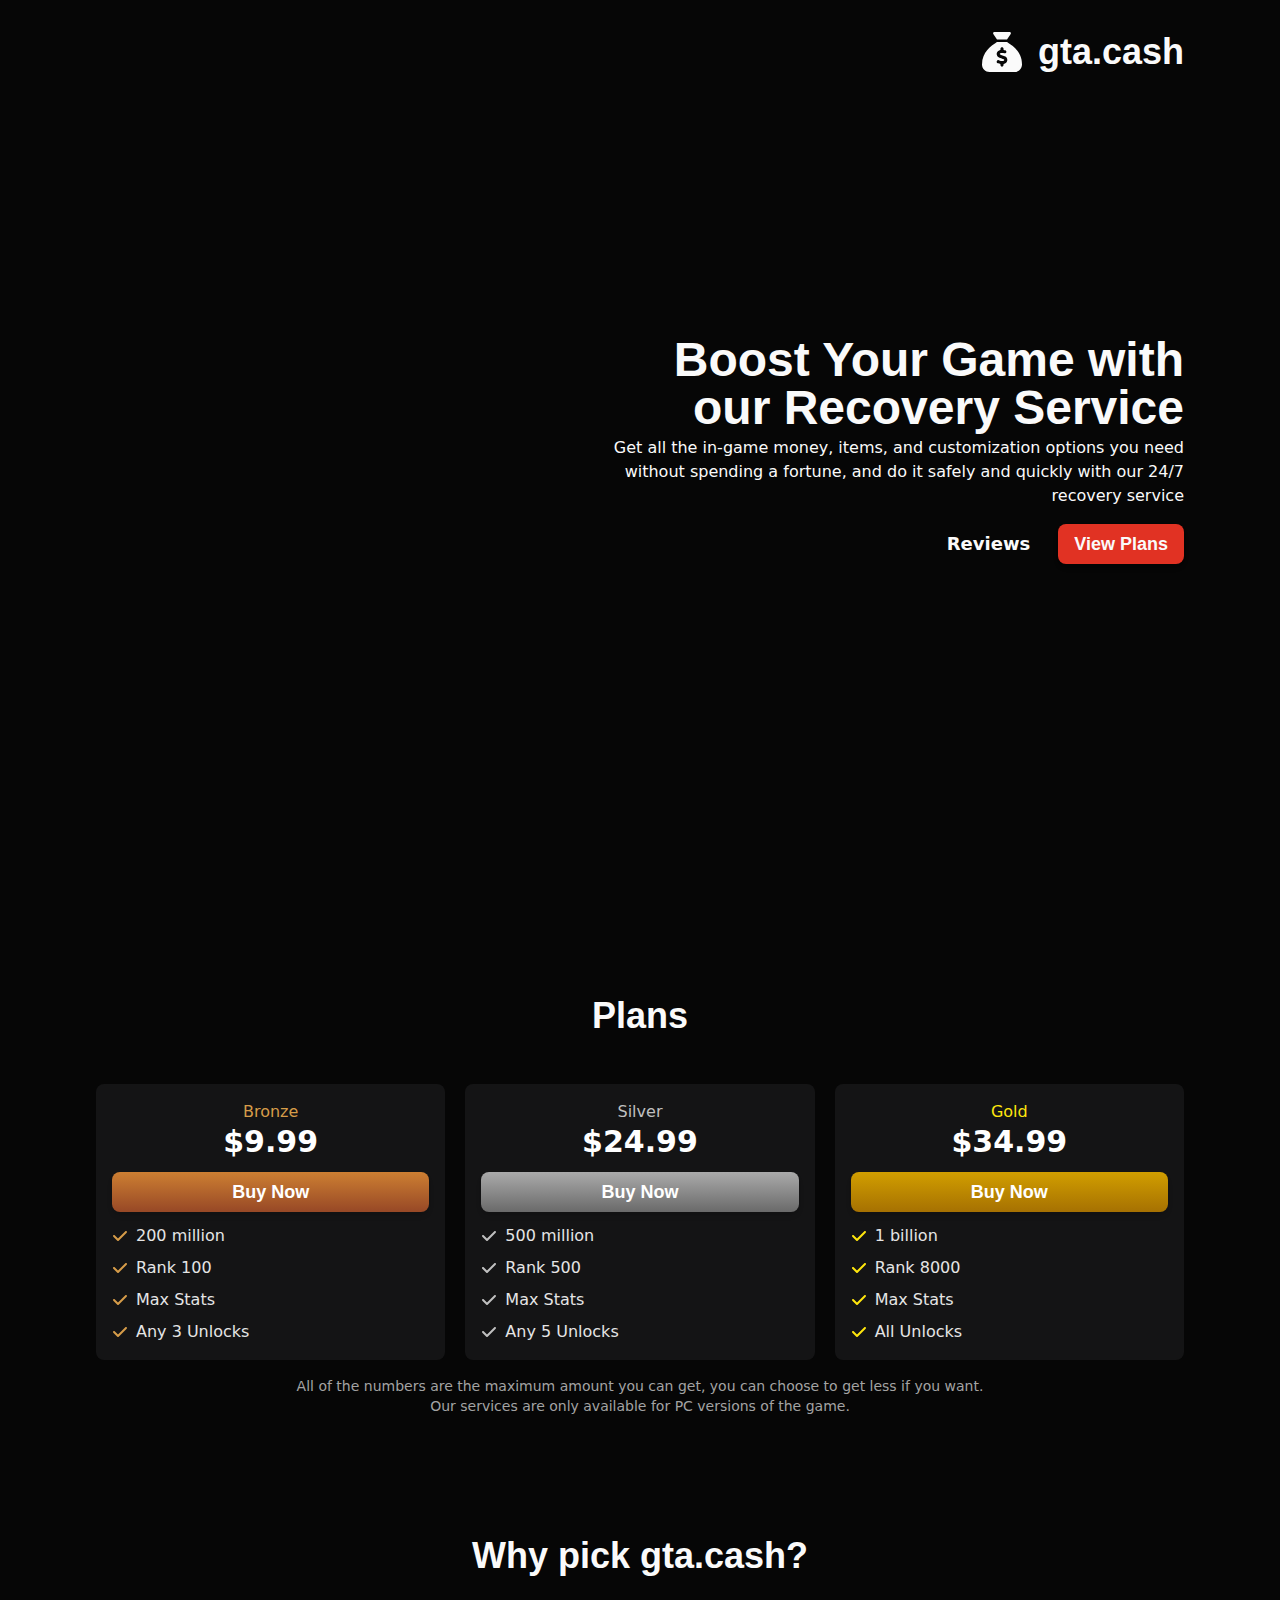
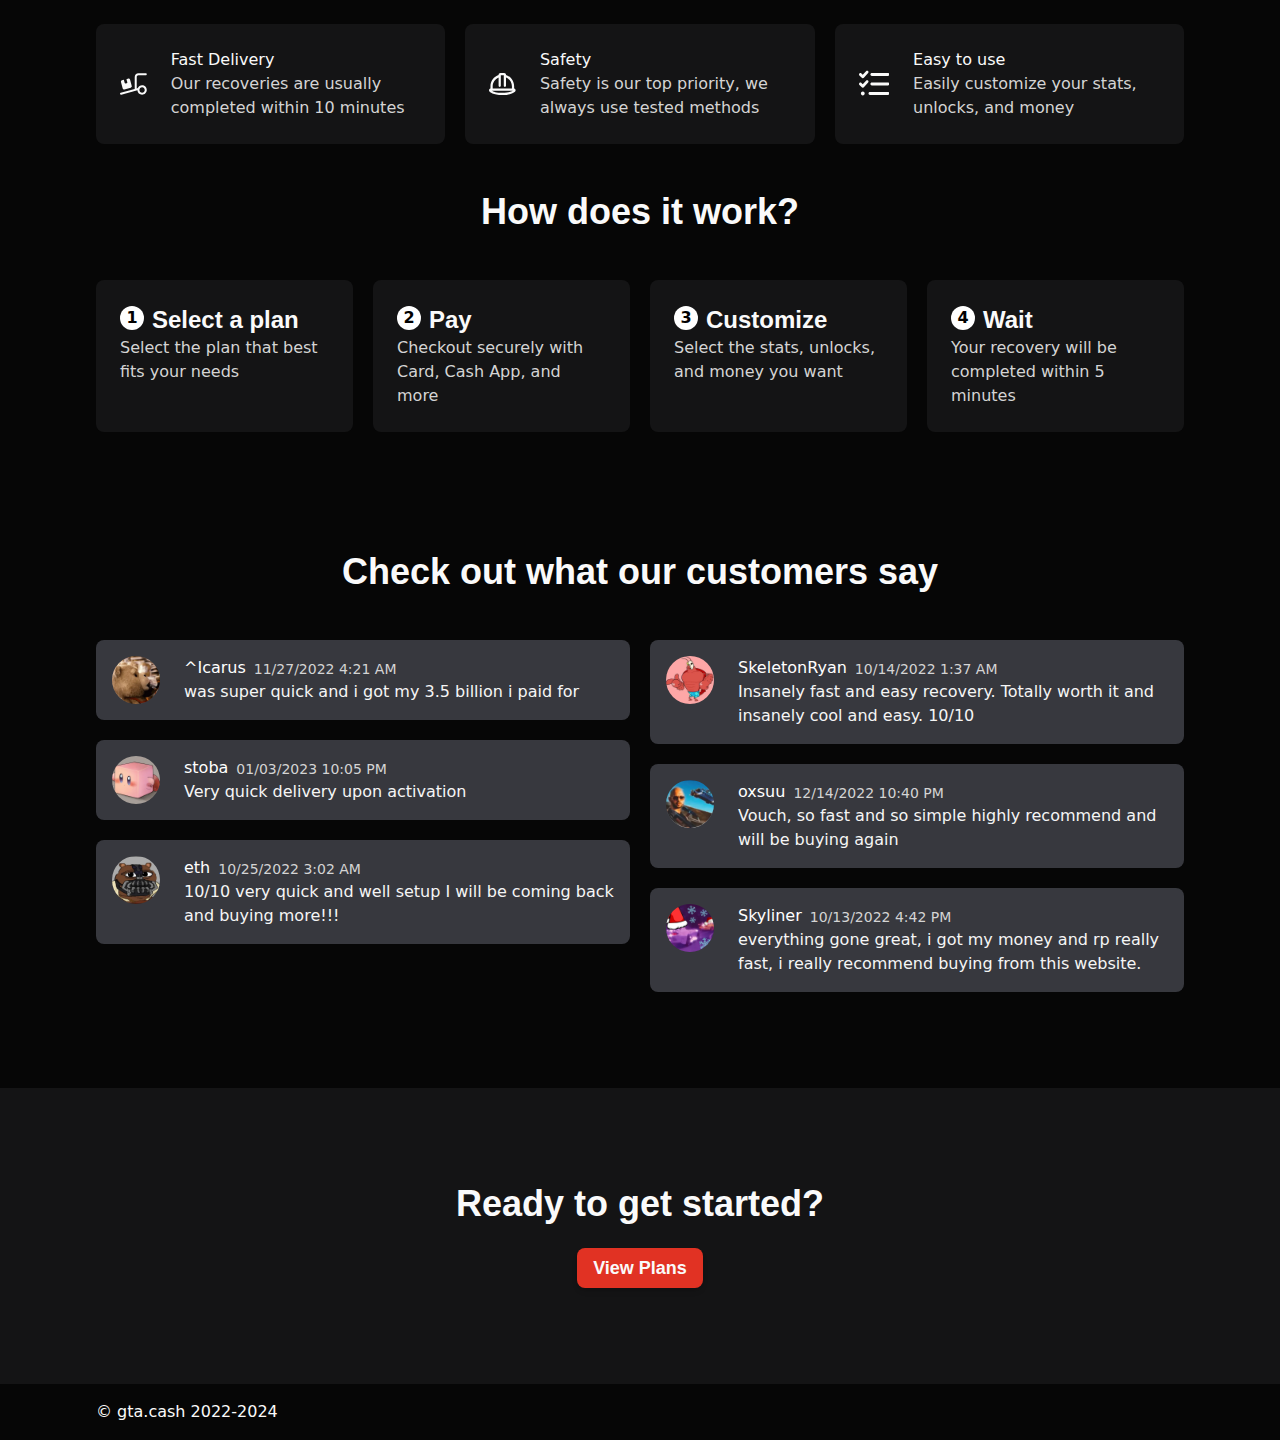
==== index.html @ 11781b06 "Update index.html" ====
<!doctype html>
<html lang="en">
	
<!-- Mirrored from gta.cash/ by HTTrack Website Copier/3.x [XR&CO'2014], Sun, 29 Sep 2024 10:25:34 GMT -->
<head>
		<meta charset="utf-8" />
		<link rel="icon" href="favicon.png" />
		<meta name="viewport" content="width=device-width, initial-scale=1" />
		
		<link href="_app/immutable/assets/0.CpYTn2Fd.css" rel="stylesheet">
		<link href="_app/immutable/assets/3.DNFeJGTK.css" rel="stylesheet"><!--[--><script defer="" src="../a.divinemods.com/script.js" data-website-id="2fe070c3-70cb-4864-8b97-59a2f5b981d2"></script> <link rel="preconnect" href="../fonts.googleapis.com/index.html"> <link rel="preconnect" href="../fonts.gstatic.com/index.html" crossorigin=""> <link href="../fonts.googleapis.com/css24858.css?family=Jost:wght@300;400;600;700;900&amp;display=swap" rel="stylesheet"> <meta name="keywords" content="gaming, in-game money, shark cards, recovery service, RGL, Epic, PC, character customization, item unlocks, K/D ratio, playtime, safe, secure, 24/7"> <meta name="theme-color" content="#ffffff"><!--]--><!--[--><meta name="description" content="Get ahead in your favorite game without spending a fortune on shark cards. Our unique recovery service offers in-game money, item unlocks, character customization, and more."><!--]--><title>gta.cash - the #1 GTA recovery service</title>
	</head>
	<body data-sveltekit-preload-data="hover">
		<div style="display: contents"><!--[--><!--[--><!----><div class="fixed inset-x-0 top-3 flex flex-col justify-center items-stretch pointer-events-none z-20"><!--[--><!--]--></div><!----> <!----><!--[!--><!----><div style="--hero-image:url('https://gta.cash/_app/immutable/assets/hero.BJumlbWv.webp')" class="hero-image flex min-h-screen items-center svelte-iye61v"><div class="container absolute inset-x-0 top-8 flex justify-end"><div class="flex items-center gap-4"><svg xmlns="http://www.w3.org/2000/svg" viewBox="0 0 512 512" class="h-10 w-10" fill="currentColor"><path d="M320 96L192 96 144.6 24.9C137.5 14.2 145.1 0 157.9 0L354.1 0c12.8 0 20.4 14.2 13.3 24.9L320 96zM192 128l128 0c3.8 2.5 8.1 5.3 13 8.4C389.7 172.7 512 250.9 512 416c0 53-43 96-96 96L96 512c-53 0-96-43-96-96C0 250.9 122.3 172.7 179 136.4c0 0 0 0 0 0s0 0 0 0c4.8-3.1 9.2-5.9 13-8.4zm84 88c0-11-9-20-20-20s-20 9-20 20l0 14c-7.6 1.7-15.2 4.4-22.2 8.5c-13.9 8.3-25.9 22.8-25.8 43.9c.1 20.3 12 33.1 24.7 40.7c11 6.6 24.7 10.8 35.6 14l1.7 .5c12.6 3.8 21.8 6.8 28 10.7c5.1 3.2 5.8 5.4 5.9 8.2c.1 5-1.8 8-5.9 10.5c-5 3.1-12.9 5-21.4 4.7c-11.1-.4-21.5-3.9-35.1-8.5c-2.3-.8-4.7-1.6-7.2-2.4c-10.5-3.5-21.8 2.2-25.3 12.6s2.2 21.8 12.6 25.3c1.9 .6 4 1.3 6.1 2.1c0 0 0 0 0 0s0 0 0 0c8.3 2.9 17.9 6.2 28.2 8.4l0 14.6c0 11 9 20 20 20s20-9 20-20l0-13.8c8-1.7 16-4.5 23.2-9c14.3-8.9 25.1-24.1 24.8-45c-.3-20.3-11.7-33.4-24.6-41.6c-11.5-7.2-25.9-11.6-37.1-15c0 0 0 0 0 0l-.7-.2c-12.8-3.9-21.9-6.7-28.3-10.5c-5.2-3.1-5.3-4.9-5.3-6.7c0-3.7 1.4-6.5 6.2-9.3c5.4-3.2 13.6-5.1 21.5-5c9.6 .1 20.2 2.2 31.2 5.2c10.7 2.8 21.6-3.5 24.5-14.2s-3.5-21.6-14.2-24.5c-6.5-1.7-13.7-3.4-21.1-4.7l0-13.9z"></path></svg><!----> <h1 class="font-jost text-4xl font-bold">gta.cash</h1></div></div> <div class="container flex justify-end text-center md:text-end"><div class="md:max-w-[70%] lg:max-w-[53%]"><h1 class="font-jost mb-1 text-5xl font-bold">Boost Your Game with our Recovery Service</h1> <p>Get all the in-game money, items, and customization options you need without spending a fortune, and do it
        safely and quickly with our 24/7 recovery service</p> <div class="mt-4 flex items-center justify-center gap-3 md:justify-end"><a class="hover-grow px-4 py-1.5 text-lg font-semibold" href="#reviews">Reviews</a> <a class="font-jost hover-grow rounded-lg bg-red-500 px-4 py-1.5 text-lg font-bold shadow-md" href="#plans">View Plans</a></div></div></div></div> <section class="container py-24" id="plans"><h2 class="font-jost mb-12 text-center text-4xl font-bold">Plans</h2> <div class="plans grid gap-5 md:grid-cols-3 svelte-iye61v"><!--[--><div class="bg-dark-400 space-y-3 rounded-lg p-4 text-bronze-400 from-bronze-700 to-bronze-500 svelte-iye61v"><div class="text-center svelte-iye61v"><span class="text-bronze-400 svelte-iye61v">Bronze</span> <h3 class="text-3xl font-semibold text-white svelte-iye61v">$9.99</h3></div> <a href="sellers.html" class="font-jost text-white svelte-iye61v">Buy Now</a> <div class="features svelte-iye61v"><div class="svelte-iye61v"><svg xmlns="http://www.w3.org/2000/svg" class="h-4 w-4" viewBox="0 0 448 512" fill="currentColor"><path d="M438.6 105.4c12.5 12.5 12.5 32.8 0 45.3l-256 256c-12.5 12.5-32.8 12.5-45.3 0l-128-128c-12.5-12.5-12.5-32.8 0-45.3s32.8-12.5 45.3 0L160 338.7 393.4 105.4c12.5-12.5 32.8-12.5 45.3 0z"></path></svg><!----> <span class="svelte-iye61v">200 million</span></div> <div class="svelte-iye61v"><svg xmlns="http://www.w3.org/2000/svg" class="h-4 w-4" viewBox="0 0 448 512" fill="currentColor"><path d="M438.6 105.4c12.5 12.5 12.5 32.8 0 45.3l-256 256c-12.5 12.5-32.8 12.5-45.3 0l-128-128c-12.5-12.5-12.5-32.8 0-45.3s32.8-12.5 45.3 0L160 338.7 393.4 105.4c12.5-12.5 32.8-12.5 45.3 0z"></path></svg><!----> <span class="svelte-iye61v">Rank 100</span></div> <!--[--><div class="svelte-iye61v"><svg xmlns="http://www.w3.org/2000/svg" class="h-4 w-4" viewBox="0 0 448 512" fill="currentColor"><path d="M438.6 105.4c12.5 12.5 12.5 32.8 0 45.3l-256 256c-12.5 12.5-32.8 12.5-45.3 0l-128-128c-12.5-12.5-12.5-32.8 0-45.3s32.8-12.5 45.3 0L160 338.7 393.4 105.4c12.5-12.5 32.8-12.5 45.3 0z"></path></svg><!----> <span class="svelte-iye61v">Max Stats</span></div><!--]--> <div class="svelte-iye61v"><svg xmlns="http://www.w3.org/2000/svg" class="h-4 w-4" viewBox="0 0 448 512" fill="currentColor"><path d="M438.6 105.4c12.5 12.5 12.5 32.8 0 45.3l-256 256c-12.5 12.5-32.8 12.5-45.3 0l-128-128c-12.5-12.5-12.5-32.8 0-45.3s32.8-12.5 45.3 0L160 338.7 393.4 105.4c12.5-12.5 32.8-12.5 45.3 0z"></path></svg><!----> <span class="svelte-iye61v"><!--[!-->Any 3 Unlocks<!--]--></span></div></div></div><div class="bg-dark-400 space-y-3 rounded-lg p-4 text-silver-400 from-silver-800 to-silver-500 svelte-iye61v"><div class="text-center svelte-iye61v"><span class="text-silver-400 svelte-iye61v">Silver</span> <h3 class="text-3xl font-semibold text-white svelte-iye61v">$24.99</h3></div> <a href="sellers.html" class="font-jost text-white svelte-iye61v">Buy Now</a> <div class="features svelte-iye61v"><div class="svelte-iye61v"><svg xmlns="http://www.w3.org/2000/svg" class="h-4 w-4" viewBox="0 0 448 512" fill="currentColor"><path d="M438.6 105.4c12.5 12.5 12.5 32.8 0 45.3l-256 256c-12.5 12.5-32.8 12.5-45.3 0l-128-128c-12.5-12.5-12.5-32.8 0-45.3s32.8-12.5 45.3 0L160 338.7 393.4 105.4c12.5-12.5 32.8-12.5 45.3 0z"></path></svg><!----> <span class="svelte-iye61v">500 million</span></div> <div class="svelte-iye61v"><svg xmlns="http://www.w3.org/2000/svg" class="h-4 w-4" viewBox="0 0 448 512" fill="currentColor"><path d="M438.6 105.4c12.5 12.5 12.5 32.8 0 45.3l-256 256c-12.5 12.5-32.8 12.5-45.3 0l-128-128c-12.5-12.5-12.5-32.8 0-45.3s32.8-12.5 45.3 0L160 338.7 393.4 105.4c12.5-12.5 32.8-12.5 45.3 0z"></path></svg><!----> <span class="svelte-iye61v">Rank 500</span></div> <!--[--><div class="svelte-iye61v"><svg xmlns="http://www.w3.org/2000/svg" class="h-4 w-4" viewBox="0 0 448 512" fill="currentColor"><path d="M438.6 105.4c12.5 12.5 12.5 32.8 0 45.3l-256 256c-12.5 12.5-32.8 12.5-45.3 0l-128-128c-12.5-12.5-12.5-32.8 0-45.3s32.8-12.5 45.3 0L160 338.7 393.4 105.4c12.5-12.5 32.8-12.5 45.3 0z"></path></svg><!----> <span class="svelte-iye61v">Max Stats</span></div><!--]--> <div class="svelte-iye61v"><svg xmlns="http://www.w3.org/2000/svg" class="h-4 w-4" viewBox="0 0 448 512" fill="currentColor"><path d="M438.6 105.4c12.5 12.5 12.5 32.8 0 45.3l-256 256c-12.5 12.5-32.8 12.5-45.3 0l-128-128c-12.5-12.5-12.5-32.8 0-45.3s32.8-12.5 45.3 0L160 338.7 393.4 105.4c12.5-12.5 32.8-12.5 45.3 0z"></path></svg><!----> <span class="svelte-iye61v"><!--[!-->Any 5 Unlocks<!--]--></span></div></div></div><div class="bg-dark-400 space-y-3 rounded-lg p-4 text-gold-400 from-gold-700 to-gold-600 svelte-iye61v"><div class="text-center svelte-iye61v"><span class="text-gold-400 svelte-iye61v">Gold</span> <h3 class="text-3xl font-semibold text-white svelte-iye61v">$34.99</h3></div> <a href="sellers.html" class="font-jost text-white svelte-iye61v">Buy Now</a> <div class="features svelte-iye61v"><div class="svelte-iye61v"><svg xmlns="http://www.w3.org/2000/svg" class="h-4 w-4" viewBox="0 0 448 512" fill="currentColor"><path d="M438.6 105.4c12.5 12.5 12.5 32.8 0 45.3l-256 256c-12.5 12.5-32.8 12.5-45.3 0l-128-128c-12.5-12.5-12.5-32.8 0-45.3s32.8-12.5 45.3 0L160 338.7 393.4 105.4c12.5-12.5 32.8-12.5 45.3 0z"></path></svg><!----> <span class="svelte-iye61v">1 billion</span></div> <div class="svelte-iye61v"><svg xmlns="http://www.w3.org/2000/svg" class="h-4 w-4" viewBox="0 0 448 512" fill="currentColor"><path d="M438.6 105.4c12.5 12.5 12.5 32.8 0 45.3l-256 256c-12.5 12.5-32.8 12.5-45.3 0l-128-128c-12.5-12.5-12.5-32.8 0-45.3s32.8-12.5 45.3 0L160 338.7 393.4 105.4c12.5-12.5 32.8-12.5 45.3 0z"></path></svg><!----> <span class="svelte-iye61v">Rank 8000</span></div> <!--[--><div class="svelte-iye61v"><svg xmlns="http://www.w3.org/2000/svg" class="h-4 w-4" viewBox="0 0 448 512" fill="currentColor"><path d="M438.6 105.4c12.5 12.5 12.5 32.8 0 45.3l-256 256c-12.5 12.5-32.8 12.5-45.3 0l-128-128c-12.5-12.5-12.5-32.8 0-45.3s32.8-12.5 45.3 0L160 338.7 393.4 105.4c12.5-12.5 32.8-12.5 45.3 0z"></path></svg><!----> <span class="svelte-iye61v">Max Stats</span></div><!--]--> <div class="svelte-iye61v"><svg xmlns="http://www.w3.org/2000/svg" class="h-4 w-4" viewBox="0 0 448 512" fill="currentColor"><path d="M438.6 105.4c12.5 12.5 12.5 32.8 0 45.3l-256 256c-12.5 12.5-32.8 12.5-45.3 0l-128-128c-12.5-12.5-12.5-32.8 0-45.3s32.8-12.5 45.3 0L160 338.7 393.4 105.4c12.5-12.5 32.8-12.5 45.3 0z"></path></svg><!----> <span class="svelte-iye61v"><!--[-->All Unlocks<!--]--></span></div></div></div><!--]--></div> <p class="mt-4 text-center text-sm text-neutral-400">All of the numbers are the maximum amount you can get, you can choose to get less if you want. <br> Our services are only available for PC versions of the game.</p></section> <section class="container py-6" id="why"><h2 class="font-jost mb-12 text-center text-4xl font-bold">Why pick gta.cash?</h2> <div class="grid gap-5 md:grid-cols-3"><!--[--><div class="bg-dark-400 flex items-center gap-6 rounded-lg p-6"><!----><svg xmlns="http://www.w3.org/2000/svg" viewBox="0 0 640 512" class="h-12 w-12" fill="currentColor"><path d="M352 88C352 39.4 391.4 0 440 0H616C629.3 0 640 10.75 640 24C640 37.25 629.3 48 616 48H440C417.9 48 400 65.91 400 88V360.7L425.7 353.7L426 353.6C443.7 314.9 482.7 288 528 288C589.9 288 640 338.1 640 400C640 461.9 589.9 512 528 512C468.2 512 419.3 465.1 416.2 406L30.31 511.2C17.52 514.6 4.329 507.1 .8443 494.3C-2.64 481.5 4.902 468.3 17.69 464.8L352 373.8V88zM528 336C492.7 336 464 364.7 464 400C464 435.3 492.7 464 528 464C563.3 464 592 435.3 592 400C592 364.7 563.3 336 528 336zM23.11 207.7C18.54 190.6 28.67 173.1 45.74 168.5L92.1 156.1L112.8 233.4C115.1 241.9 123.9 246.1 132.4 244.7L163.3 236.4C171.8 234.1 176.9 225.3 174.6 216.8L153.9 139.5L200.3 127.1C217.4 122.5 234.9 132.7 239.5 149.7L280.9 304.3C285.5 321.4 275.3 338.9 258.3 343.5L103.7 384.9C86.64 389.5 69.1 379.3 64.52 362.3L23.11 207.7z"></path></svg><!----> <div><h3>Fast Delivery</h3> <p class="text-neutral-300">Our recoveries are usually completed within 10 minutes</p></div></div><div class="bg-dark-400 flex items-center gap-6 rounded-lg p-6"><!----><svg xmlns="http://www.w3.org/2000/svg" viewBox="0 0 576 512" class="h-12 w-12" fill="currentColor"><path d="M573.1 376.8C567.2 361.8 553.1 352 537.4 352h6.659V304c0-113.4-73.84-209.3-176-242.9v-5.498C368 33.75 350.3 16
  328.4 16H247.6c-21.81 0-39.57 17.75-39.57 39.56v5.498C105.8 94.67 31.99 190.6 31.99 304V352h6.661c-15.77 0-29.82
  9.75-35.78 24.81c-5.594 14.12-2.844 30.59 6.938 41.84C16.62 426.6 82.34 496 288 496s271.4-69.44 278.1-77.25C575.1
  407.4 578.7 390.9 573.1 376.8zM79.98 304c0-86.24 53.05-159.8 128-191.2V296c0 13.25 10.75 24 24 24c13.25 0 24-10.75
  24-24V64h64.01v232c0 13.25 10.75 24 24 24c13.25 0 24-10.75 24-24V112.8C442.1 144.2 496 217.8 496
  304V352H79.98V304zM288 448c-131.2 0-197.6-30.19-225.4-48h450.8C485.6 417.8 419.2 448 288 448z"></path></svg><!----> <div><h3>Safety</h3> <p class="text-neutral-300">Safety is our top priority, we always use tested methods</p></div></div><div class="bg-dark-400 flex items-center gap-6 rounded-lg p-6"><!----><svg xmlns="http://www.w3.org/2000/svg" viewBox="0 0 512 512" class="h-12 w-12" fill="currentColor"><path d="M81.84 152.1C77.43 156.9 71.21 159.8 64.63 159.1C58.05 160.2 51.69 157.6 47.03 152.1L7.029 112.1C-2.343 103.6-2.343 88.4 7.029 79.03C16.4 69.66 31.6 69.66 40.97 79.03L63.08 101.1L118.2 39.94C127 30.09 142.2 29.29 152.1 38.16C161.9 47.03 162.7 62.2 153.8 72.06L81.84 152.1zM81.84 312.1C77.43 316.9 71.21 319.8 64.63 319.1C58.05 320.2 51.69 317.6 47.03 312.1L7.029 272.1C-2.343 263.6-2.343 248.4 7.029 239C16.4 229.7 31.6 229.7 40.97 239L63.08 261.1L118.2 199.9C127 190.1 142.2 189.3 152.1 198.2C161.9 207 162.7 222.2 153.8 232.1L81.84 312.1zM216 120C202.7 120 192 109.3 192 96C192 82.75 202.7 72 216 72H488C501.3 72 512 82.75 512 96C512 109.3 501.3 120 488 120H216zM192 256C192 242.7 202.7 232 216 232H488C501.3 232 512 242.7 512 256C512 269.3 501.3 280 488 280H216C202.7 280 192 269.3 192 256zM160 416C160 402.7 170.7 392 184 392H488C501.3 392 512 402.7 512 416C512 429.3 501.3 440 488 440H184C170.7 440 160 429.3 160 416zM64 448C46.33 448 32 433.7 32 416C32 398.3 46.33 384 64 384C81.67 384 96 398.3 96 416C96 433.7 81.67 448 64 448z"></path></svg><!----> <div><h3>Easy to use</h3> <p class="text-neutral-300">Easily customize your stats, unlocks, and money</p></div></div><!--]--></div></section> <section class="container py-6"><h2 class="font-jost mb-12 text-center text-4xl font-bold">How does it work?</h2> <div class="grid gap-5 md:grid-cols-2 lg:grid-cols-4"><div class="step svelte-iye61v"><div class="svelte-iye61v"><span class="svelte-iye61v">1</span> <h3 class="font-jost svelte-iye61v">Select a plan</h3></div> <p class="svelte-iye61v">Select the plan that best fits your needs</p></div> <div class="step svelte-iye61v"><div class="svelte-iye61v"><span class="svelte-iye61v">2</span> <h3 class="font-jost svelte-iye61v">Pay</h3></div> <p class="svelte-iye61v">Checkout securely with Card, Cash App, and more</p></div> <div class="step svelte-iye61v"><div class="svelte-iye61v"><span class="svelte-iye61v">3</span> <h3 class="font-jost svelte-iye61v">Customize</h3></div> <p class="svelte-iye61v">Select the stats, unlocks, and money you want</p></div> <div class="step svelte-iye61v"><div class="svelte-iye61v"><span class="svelte-iye61v">4</span> <h3 class="font-jost svelte-iye61v">Wait</h3></div> <p class="svelte-iye61v">Your recovery will be completed within 5 minutes</p></div></div></section> <section class="container py-24" id="reviews"><h2 class="font-jost mb-12 text-center text-4xl font-bold">Check out what our customers say</h2> <div class="gap-5 md:columns-2"><!--[--><div class="bg-discord-gray mb-5 flex gap-6 rounded-lg p-4"><img src="_app/immutable/assets/icarus.BS328KbY.webp" alt="Avatar for ^Icarus" class="h-12 w-12 rounded-full"> <div><div class="flex items-end gap-2"><span class="text-white">^Icarus</span> <span class="mb-px text-sm text-neutral-300">11/27/2022 4:21 AM</span></div> <p class="text-neutral-100">was super quick and i got my 3.5 billion i paid for</p></div></div><div class="bg-discord-gray mb-5 flex gap-6 rounded-lg p-4"><img src="[data-uri]" alt="Avatar for stoba" class="h-12 w-12 rounded-full"> <div><div class="flex items-end gap-2"><span class="text-white">stoba</span> <span class="mb-px text-sm text-neutral-300">01/03/2023 10:05 PM</span></div> <p class="text-neutral-100">Very quick delivery upon activation</p></div></div><div class="bg-discord-gray mb-5 flex gap-6 rounded-lg p-4"><img src="_app/immutable/assets/eth.-8IX5ZEV.webp" alt="Avatar for eth" class="h-12 w-12 rounded-full"> <div><div class="flex items-end gap-2"><span class="text-white">eth</span> <span class="mb-px text-sm text-neutral-300">10/25/2022 3:02 AM</span></div> <p class="text-neutral-100">10/10 very quick and well setup I will be coming back and buying more!!!</p></div></div><div class="bg-discord-gray mb-5 flex gap-6 rounded-lg p-4"><img src="_app/immutable/assets/ryan.BHBjTVA0.webp" alt="Avatar for SkeletonRyan" class="h-12 w-12 rounded-full"> <div><div class="flex items-end gap-2"><span class="text-white">SkeletonRyan</span> <span class="mb-px text-sm text-neutral-300">10/14/2022 1:37 AM</span></div> <p class="text-neutral-100">Insanely fast and easy recovery. Totally worth it and insanely cool and easy. 10/10</p></div></div><div class="bg-discord-gray mb-5 flex gap-6 rounded-lg p-4"><img src="_app/immutable/assets/oxsuu.BKcO5j2a.webp" alt="Avatar for oxsuu" class="h-12 w-12 rounded-full"> <div><div class="flex items-end gap-2"><span class="text-white">oxsuu</span> <span class="mb-px text-sm text-neutral-300">12/14/2022 10:40 PM</span></div> <p class="text-neutral-100">Vouch, so fast and so simple highly recommend and will be buying again</p></div></div><div class="bg-discord-gray mb-5 flex gap-6 rounded-lg p-4"><img src="_app/immutable/assets/skyliner.C2H47uAj.webp" alt="Avatar for Skyliner" class="h-12 w-12 rounded-full"> <div><div class="flex items-end gap-2"><span class="text-white">Skyliner</span> <span class="mb-px text-sm text-neutral-300">10/13/2022 4:42 PM</span></div> <p class="text-neutral-100">everything gone great, i got my money and rp really fast, i really recommend buying from this website.</p></div></div><!--]--></div><!----></section> <section class="bg-dark-400 py-24"><h2 class="font-jost mb-6 text-center text-4xl font-bold">Ready to get started?</h2> <div class="flex justify-center"><a class="font-jost hover-grow rounded-lg bg-red-500 px-4 py-1.5 text-lg font-bold shadow-md" href="#plans">View Plans</a></div></section> <footer class="container py-4"><span>© gta.cash 2022-2024</span></footer><!----><!--]--><!----><!----><!--]--> <!--[!--><!--]--><!--]-->
			
			<script>
				{
					__sveltekit_wf0in1 = {
						base: new URL(".", location).pathname.slice(0, -1),
						env: {}
					};

					const element = document.currentScript.parentElement;

					const data = [null,{"type":"data","data":{plans:[{slug:"bronze",name:"Bronze",money:"200000000",level:100,stats:true,unlocks:3,price:999},{slug:"silver",name:"Silver",money:"500000000",level:500,stats:true,unlocks:5,price:2499},{slug:"gold",name:"Gold",money:"1000000000",level:8000,stats:true,unlocks:99,price:3499}]},"uses":{}}];

					Promise.all([
						import("_app/immutable/entry/start.DA4Whj0l.js"),
						import("_app/immutable/entry/app.BQdhLtCR.js")
					]).then(([kit, app]) => {
						kit.start(app, element, {
							node_ids: [0, 3],
							data,
							form: null,
							error: null
						});
					});
				}
			</script>
		</div>
	</body>

<!-- Mirrored from gta.cash/ by HTTrack Website Copier/3.x [XR&CO'2014], Sun, 29 Sep 2024 10:25:38 GMT -->
</html>
---- _app/immutable/assets/0.CpYTn2Fd.css ----
*,:before,:after{--tw-border-spacing-x: 0;--tw-border-spacing-y: 0;--tw-translate-x: 0;--tw-translate-y: 0;--tw-rotate: 0;--tw-skew-x: 0;--tw-skew-y: 0;--tw-scale-x: 1;--tw-scale-y: 1;--tw-pan-x: ;--tw-pan-y: ;--tw-pinch-zoom: ;--tw-scroll-snap-strictness: proximity;--tw-gradient-from-position: ;--tw-gradient-via-position: ;--tw-gradient-to-position: ;--tw-ordinal: ;--tw-slashed-zero: ;--tw-numeric-figure: ;--tw-numeric-spacing: ;--tw-numeric-fraction: ;--tw-ring-inset: ;--tw-ring-offset-width: 0px;--tw-ring-offset-color: #fff;--tw-ring-color: rgb(59 130 246 / .5);--tw-ring-offset-shadow: 0 0 #0000;--tw-ring-shadow: 0 0 #0000;--tw-shadow: 0 0 #0000;--tw-shadow-colored: 0 0 #0000;--tw-blur: ;--tw-brightness: ;--tw-contrast: ;--tw-grayscale: ;--tw-hue-rotate: ;--tw-invert: ;--tw-saturate: ;--tw-sepia: ;--tw-drop-shadow: ;--tw-backdrop-blur: ;--tw-backdrop-brightness: ;--tw-backdrop-contrast: ;--tw-backdrop-grayscale: ;--tw-backdrop-hue-rotate: ;--tw-backdrop-invert: ;--tw-backdrop-opacity: ;--tw-backdrop-saturate: ;--tw-backdrop-sepia: ;--tw-contain-size: ;--tw-contain-layout: ;--tw-contain-paint: ;--tw-contain-style: }::backdrop{--tw-border-spacing-x: 0;--tw-border-spacing-y: 0;--tw-translate-x: 0;--tw-translate-y: 0;--tw-rotate: 0;--tw-skew-x: 0;--tw-skew-y: 0;--tw-scale-x: 1;--tw-scale-y: 1;--tw-pan-x: ;--tw-pan-y: ;--tw-pinch-zoom: ;--tw-scroll-snap-strictness: proximity;--tw-gradient-from-position: ;--tw-gradient-via-position: ;--tw-gradient-to-position: ;--tw-ordinal: ;--tw-slashed-zero: ;--tw-numeric-figure: ;--tw-numeric-spacing: ;--tw-numeric-fraction: ;--tw-ring-inset: ;--tw-ring-offset-width: 0px;--tw-ring-offset-color: #fff;--tw-ring-color: rgb(59 130 246 / .5);--tw-ring-offset-shadow: 0 0 #0000;--tw-ring-shadow: 0 0 #0000;--tw-shadow: 0 0 #0000;--tw-shadow-colored: 0 0 #0000;--tw-blur: ;--tw-brightness: ;--tw-contrast: ;--tw-grayscale: ;--tw-hue-rotate: ;--tw-invert: ;--tw-saturate: ;--tw-sepia: ;--tw-drop-shadow: ;--tw-backdrop-blur: ;--tw-backdrop-brightness: ;--tw-backdrop-contrast: ;--tw-backdrop-grayscale: ;--tw-backdrop-hue-rotate: ;--tw-backdrop-invert: ;--tw-backdrop-opacity: ;--tw-backdrop-saturate: ;--tw-backdrop-sepia: ;--tw-contain-size: ;--tw-contain-layout: ;--tw-contain-paint: ;--tw-contain-style: }*,:before,:after{box-sizing:border-box;border-width:0;border-style:solid;border-color:#e5e7eb}:before,:after{--tw-content: ""}html,:host{line-height:1.5;-webkit-text-size-adjust:100%;-moz-tab-size:4;-o-tab-size:4;tab-size:4;font-family:ui-sans-serif,system-ui,sans-serif,"Apple Color Emoji","Segoe UI Emoji",Segoe UI Symbol,"Noto Color Emoji";font-feature-settings:normal;font-variation-settings:normal;-webkit-tap-highlight-color:transparent}body{margin:0;line-height:inherit}hr{height:0;color:inherit;border-top-width:1px}abbr:where([title]){-webkit-text-decoration:underline dotted;text-decoration:underline dotted}h1,h2,h3,h4,h5,h6{font-size:inherit;font-weight:inherit}a{color:inherit;text-decoration:inherit}b,strong{font-weight:bolder}code,kbd,samp,pre{font-family:ui-monospace,SFMono-Regular,Menlo,Monaco,Consolas,Liberation Mono,Courier New,monospace;font-feature-settings:normal;font-variation-settings:normal;font-size:1em}small{font-size:80%}sub,sup{font-size:75%;line-height:0;position:relative;vertical-align:baseline}sub{bottom:-.25em}sup{top:-.5em}table{text-indent:0;border-color:inherit;border-collapse:collapse}button,input,optgroup,select,textarea{font-family:inherit;font-feature-settings:inherit;font-variation-settings:inherit;font-size:100%;font-weight:inherit;line-height:inherit;letter-spacing:inherit;color:inherit;margin:0;padding:0}button,select{text-transform:none}button,input:where([type=button]),input:where([type=reset]),input:where([type=submit]){-webkit-appearance:button;background-color:transparent;background-image:none}:-moz-focusring{outline:auto}:-moz-ui-invalid{box-shadow:none}progress{vertical-align:baseline}::-webkit-inner-spin-button,::-webkit-outer-spin-button{height:auto}[type=search]{-webkit-appearance:textfield;outline-offset:-2px}::-webkit-search-decoration{-webkit-appearance:none}::-webkit-file-upload-button{-webkit-appearance:button;font:inherit}summary{display:list-item}blockquote,dl,dd,h1,h2,h3,h4,h5,h6,hr,figure,p,pre{margin:0}fieldset{margin:0;padding:0}legend{padding:0}ol,ul,menu{list-style:none;margin:0;padding:0}dialog{padding:0}textarea{resize:vertical}input::-moz-placeholder,textarea::-moz-placeholder{opacity:1;color:#9ca3af}input::placeholder,textarea::placeholder{opacity:1;color:#9ca3af}button,[role=button]{cursor:pointer}:disabled{cursor:default}img,svg,video,canvas,audio,iframe,embed,object{display:block;vertical-align:middle}img,video{max-width:100%;height:auto}[hidden]{display:none}.font-jost{font-family:Jost,sans-serif}.field{width:100%;border-radius:.5rem;border-width:2px;--tw-border-opacity: 1;border-color:rgb(64 64 64 / var(--tw-border-opacity));--tw-bg-opacity: 1;background-color:rgb(38 38 38 / var(--tw-bg-opacity));padding:.375rem 1rem;--tw-text-opacity: 1;color:rgb(255 255 255 / var(--tw-text-opacity));transition-property:color,background-color,border-color,text-decoration-color,fill,stroke,opacity,box-shadow,transform,filter,-webkit-backdrop-filter;transition-property:color,background-color,border-color,text-decoration-color,fill,stroke,opacity,box-shadow,transform,filter,backdrop-filter;transition-property:color,background-color,border-color,text-decoration-color,fill,stroke,opacity,box-shadow,transform,filter,backdrop-filter,-webkit-backdrop-filter;transition-timing-function:cubic-bezier(.4,0,.2,1);transition-duration:.15s}.field:focus{--tw-border-opacity: 1;border-color:rgb(225 50 35 / var(--tw-border-opacity));outline:2px solid transparent;outline-offset:2px}.field:disabled{--tw-text-opacity: 1;color:rgb(255 255 255 / var(--tw-text-opacity))}@media (min-width: 640px){.field{width:-moz-max-content;width:max-content}}.hover-grow{transition-property:color,background-color,border-color,text-decoration-color,fill,stroke,opacity,box-shadow,transform,filter,-webkit-backdrop-filter;transition-property:color,background-color,border-color,text-decoration-color,fill,stroke,opacity,box-shadow,transform,filter,backdrop-filter;transition-property:color,background-color,border-color,text-decoration-color,fill,stroke,opacity,box-shadow,transform,filter,backdrop-filter,-webkit-backdrop-filter;transition-timing-function:cubic-bezier(.4,0,.2,1);transition-duration:.15s}.hover-grow:hover{--tw-scale-x: 103%;--tw-scale-y: 103%;transform:translate(var(--tw-translate-x),var(--tw-translate-y)) rotate(var(--tw-rotate)) skew(var(--tw-skew-x)) skewY(var(--tw-skew-y)) scaleX(var(--tw-scale-x)) scaleY(var(--tw-scale-y))}.btn{border-radius:.5rem;padding:.375rem 1rem;font-size:1.125rem;line-height:1.75rem;font-weight:700;--tw-shadow: 0 4px 6px -1px rgb(0 0 0 / .1), 0 2px 4px -2px rgb(0 0 0 / .1);--tw-shadow-colored: 0 4px 6px -1px var(--tw-shadow-color), 0 2px 4px -2px var(--tw-shadow-color);box-shadow:var(--tw-ring-offset-shadow, 0 0 #0000),var(--tw-ring-shadow, 0 0 #0000),var(--tw-shadow)}.container{width:100%}@media (min-width: 640px){.container{max-width:640px}}@media (min-width: 768px){.container{max-width:768px}}@media (min-width: 1024px){.container{max-width:1024px}}@media (min-width: 1280px){.container{max-width:1280px}}@media (min-width: 1536px){.container{max-width:1536px}}.pointer-events-none{pointer-events:none}.fixed{position:fixed}.absolute{position:absolute}.relative{position:relative}.inset-0{top:0;right:0;bottom:0;left:0}.inset-x-0{left:0;right:0}.top-3{top:.75rem}.top-8{top:2rem}.-z-10{z-index:-10}.z-20{z-index:20}.mx-auto{margin-left:auto;margin-right:auto}.mb-1{margin-bottom:.25rem}.mb-12{margin-bottom:3rem}.mb-3{margin-bottom:.75rem}.mb-4{margin-bottom:1rem}.mb-5{margin-bottom:1.25rem}.mb-6{margin-bottom:1.5rem}.mb-px{margin-bottom:1px}.ml-auto{margin-left:auto}.mt-4{margin-top:1rem}.mt-auto{margin-top:auto}.block{display:block}.flex{display:flex}.grid{display:grid}.contents{display:contents}.hidden{display:none}.aspect-square{aspect-ratio:1 / 1}.h-10{height:2.5rem}.h-12{height:3rem}.h-20{height:5rem}.h-4{height:1rem}.h-5{height:1.25rem}.h-6{height:1.5rem}.min-h-screen{min-height:100vh}.w-10{width:2.5rem}.w-12{width:3rem}.w-20{width:5rem}.w-4{width:1rem}.w-5{width:1.25rem}.w-6{width:1.5rem}.w-full{width:100%}.max-w-40{max-width:10rem}.max-w-96{max-width:24rem}.max-w-md{max-width:28rem}.max-w-sm{max-width:24rem}.flex-1{flex:1 1 0%}.cursor-pointer{cursor:pointer}.resize-none{resize:none}.grid-cols-2{grid-template-columns:repeat(2,minmax(0,1fr))}.flex-col{flex-direction:column}.items-end{align-items:flex-end}.items-center{align-items:center}.items-stretch{align-items:stretch}.justify-end{justify-content:flex-end}.justify-center{justify-content:center}.justify-between{justify-content:space-between}.justify-stretch{justify-content:stretch}.gap-2{gap:.5rem}.gap-3{gap:.75rem}.gap-4{gap:1rem}.gap-5{gap:1.25rem}.gap-6{gap:1.5rem}.space-y-3>:not([hidden])~:not([hidden]){--tw-space-y-reverse: 0;margin-top:calc(.75rem * calc(1 - var(--tw-space-y-reverse)));margin-bottom:calc(.75rem * var(--tw-space-y-reverse))}.overflow-hidden{overflow:hidden}.whitespace-nowrap{white-space:nowrap}.rounded-full{border-radius:9999px}.rounded-lg{border-radius:.5rem}.rounded-xl{border-radius:.75rem}.bg-dark-400{--tw-bg-opacity: 1;background-color:rgb(20 20 21 / var(--tw-bg-opacity))}.bg-discord-gray{--tw-bg-opacity: 1;background-color:rgb(55 56 62 / var(--tw-bg-opacity))}.bg-neutral-700{--tw-bg-opacity: 1;background-color:rgb(64 64 64 / var(--tw-bg-opacity))}.bg-neutral-800{--tw-bg-opacity: 1;background-color:rgb(38 38 38 / var(--tw-bg-opacity))}.bg-red-500{--tw-bg-opacity: 1;background-color:rgb(225 50 35 / var(--tw-bg-opacity))}.bg-red-800{--tw-bg-opacity: 1;background-color:rgb(90 20 14 / var(--tw-bg-opacity))}.bg-white{--tw-bg-opacity: 1;background-color:rgb(255 255 255 / var(--tw-bg-opacity))}.bg-opacity-20{--tw-bg-opacity: .2}.bg-gradient-to-t{background-image:linear-gradient(to top,var(--tw-gradient-stops))}.from-bronze-700{--tw-gradient-from: #974826 var(--tw-gradient-from-position);--tw-gradient-to: rgb(151 72 38 / 0) var(--tw-gradient-to-position);--tw-gradient-stops: var(--tw-gradient-from), var(--tw-gradient-to)}.from-gold-700{--tw-gradient-from: #a67102 var(--tw-gradient-from-position);--tw-gradient-to: rgb(166 113 2 / 0) var(--tw-gradient-to-position);--tw-gradient-stops: var(--tw-gradient-from), var(--tw-gradient-to)}.from-silver-800{--tw-gradient-from: #6a6a6a var(--tw-gradient-from-position);--tw-gradient-to: rgb(106 106 106 / 0) var(--tw-gradient-to-position);--tw-gradient-stops: var(--tw-gradient-from), var(--tw-gradient-to)}.to-bronze-500{--tw-gradient-to: #cd7f32 var(--tw-gradient-to-position)}.to-gold-600{--tw-gradient-to: #d19e00 var(--tw-gradient-to-position)}.to-silver-500{--tw-gradient-to: #aaaaaa var(--tw-gradient-to-position)}.bg-right{background-position:right}.p-2{padding:.5rem}.p-4{padding:1rem}.p-6{padding:1.5rem}.px-4{padding-left:1rem;padding-right:1rem}.py-1\.5{padding-top:.375rem;padding-bottom:.375rem}.py-12{padding-top:3rem;padding-bottom:3rem}.py-2{padding-top:.5rem;padding-bottom:.5rem}.py-24{padding-top:6rem;padding-bottom:6rem}.py-4{padding-top:1rem;padding-bottom:1rem}.py-6{padding-top:1.5rem;padding-bottom:1.5rem}.text-center{text-align:center}.text-2xl{font-size:1.5rem;line-height:2rem}.text-3xl{font-size:1.875rem;line-height:2.25rem}.text-4xl{font-size:2.25rem;line-height:2.5rem}.text-5xl{font-size:3rem;line-height:1}.text-lg{font-size:1.125rem;line-height:1.75rem}.text-sm{font-size:.875rem;line-height:1.25rem}.font-bold{font-weight:700}.font-semibold{font-weight:600}.tabular-nums{--tw-numeric-spacing: tabular-nums;font-variant-numeric:var(--tw-ordinal) var(--tw-slashed-zero) var(--tw-numeric-figure) var(--tw-numeric-spacing) var(--tw-numeric-fraction)}.text-black{--tw-text-opacity: 1;color:rgb(0 0 0 / var(--tw-text-opacity))}.text-bronze-400{--tw-text-opacity: 1;color:rgb(214 156 73 / var(--tw-text-opacity))}.text-dark-900{--tw-text-opacity: 1;color:rgb(1 1 1 / var(--tw-text-opacity))}.text-gold-400{--tw-text-opacity: 1;color:rgb(255 230 13 / var(--tw-text-opacity))}.text-green-500{--tw-text-opacity: 1;color:rgb(34 197 94 / var(--tw-text-opacity))}.text-neutral-100{--tw-text-opacity: 1;color:rgb(245 245 245 / var(--tw-text-opacity))}.text-neutral-200{--tw-text-opacity: 1;color:rgb(229 229 229 / var(--tw-text-opacity))}.text-neutral-300{--tw-text-opacity: 1;color:rgb(212 212 212 / var(--tw-text-opacity))}.text-neutral-400{--tw-text-opacity: 1;color:rgb(163 163 163 / var(--tw-text-opacity))}.text-red-500{--tw-text-opacity: 1;color:rgb(225 50 35 / var(--tw-text-opacity))}.text-silver-400{--tw-text-opacity: 1;color:rgb(192 192 192 / var(--tw-text-opacity))}.text-white{--tw-text-opacity: 1;color:rgb(255 255 255 / var(--tw-text-opacity))}.underline{text-decoration-line:underline}.mix-blend-difference{mix-blend-mode:difference}.shadow-md{--tw-shadow: 0 4px 6px -1px rgb(0 0 0 / .1), 0 2px 4px -2px rgb(0 0 0 / .1);--tw-shadow-colored: 0 4px 6px -1px var(--tw-shadow-color), 0 2px 4px -2px var(--tw-shadow-color);box-shadow:var(--tw-ring-offset-shadow, 0 0 #0000),var(--tw-ring-shadow, 0 0 #0000),var(--tw-shadow)}.filter{filter:var(--tw-blur) var(--tw-brightness) var(--tw-contrast) var(--tw-grayscale) var(--tw-hue-rotate) var(--tw-invert) var(--tw-saturate) var(--tw-sepia) var(--tw-drop-shadow)}.transition{transition-property:color,background-color,border-color,text-decoration-color,fill,stroke,opacity,box-shadow,transform,filter,-webkit-backdrop-filter;transition-property:color,background-color,border-color,text-decoration-color,fill,stroke,opacity,box-shadow,transform,filter,backdrop-filter;transition-property:color,background-color,border-color,text-decoration-color,fill,stroke,opacity,box-shadow,transform,filter,backdrop-filter,-webkit-backdrop-filter;transition-timing-function:cubic-bezier(.4,0,.2,1);transition-duration:.15s}html{--tw-bg-opacity: 1;background-color:rgb(6 6 6 / var(--tw-bg-opacity));--tw-text-opacity: 1;color:rgb(250 250 250 / var(--tw-text-opacity))}.container{margin-left:auto;margin-right:auto;max-width:72rem;padding-left:1rem;padding-right:1rem}@media (min-width: 640px){.container{padding-left:1.5rem;padding-right:1.5rem}}@media (min-width: 1024px){.container{padding-left:2rem;padding-right:2rem}}.hover\:bg-neutral-900:hover{--tw-bg-opacity: 1;background-color:rgb(23 23 23 / var(--tw-bg-opacity))}.focus\:outline-none:focus{outline:2px solid transparent;outline-offset:2px}.peer:checked~.peer-checked\:bg-opacity-50{--tw-bg-opacity: .5}.aria-checked\:bg-opacity-50[aria-checked=true]{--tw-bg-opacity: .5}@media (min-width: 768px){.md\:max-w-\[70\%\]{max-width:70%}.md\:columns-2{-moz-columns:2;columns:2}.md\:grid-cols-2{grid-template-columns:repeat(2,minmax(0,1fr))}.md\:grid-cols-3{grid-template-columns:repeat(3,minmax(0,1fr))}.md\:justify-end{justify-content:flex-end}.md\:text-end{text-align:end}}@media (min-width: 1024px){.lg\:max-w-\[53\%\]{max-width:53%}.lg\:grid-cols-4{grid-template-columns:repeat(4,minmax(0,1fr))}}
---- _app/immutable/assets/3.DNFeJGTK.css ----
.plans.svelte-iye61v a:where(.svelte-iye61v){display:block;width:100%;border-radius:.5rem;background-image:linear-gradient(to top,var(--tw-gradient-stops));padding:.375rem 1rem;text-align:center;font-size:1.125rem;line-height:1.75rem;font-weight:700;--tw-shadow: 0 4px 6px -1px rgb(0 0 0 / .1), 0 2px 4px -2px rgb(0 0 0 / .1);--tw-shadow-colored: 0 4px 6px -1px var(--tw-shadow-color), 0 2px 4px -2px var(--tw-shadow-color);box-shadow:var(--tw-ring-offset-shadow, 0 0 #0000),var(--tw-ring-shadow, 0 0 #0000),var(--tw-shadow);transition-property:color,background-color,border-color,text-decoration-color,fill,stroke,opacity,box-shadow,transform,filter,-webkit-backdrop-filter;transition-property:color,background-color,border-color,text-decoration-color,fill,stroke,opacity,box-shadow,transform,filter,backdrop-filter;transition-property:color,background-color,border-color,text-decoration-color,fill,stroke,opacity,box-shadow,transform,filter,backdrop-filter,-webkit-backdrop-filter;transition-timing-function:cubic-bezier(.4,0,.2,1);transition-duration:.15s}.plans.svelte-iye61v a:where(.svelte-iye61v):hover{--tw-brightness: brightness(1.05);filter:var(--tw-blur) var(--tw-brightness) var(--tw-contrast) var(--tw-grayscale) var(--tw-hue-rotate) var(--tw-invert) var(--tw-saturate) var(--tw-sepia) var(--tw-drop-shadow)}.plans.svelte-iye61v .features:where(.svelte-iye61v){display:grid;gap:.5rem}.plans.svelte-iye61v .features:where(.svelte-iye61v) div:where(.svelte-iye61v){display:flex;align-items:center;gap:.5rem}.plans.svelte-iye61v .features:where(.svelte-iye61v) div:where(.svelte-iye61v) span:where(.svelte-iye61v){--tw-text-opacity: 1;color:rgb(229 229 229 / var(--tw-text-opacity))}.step.svelte-iye61v{border-radius:.5rem;--tw-bg-opacity: 1;background-color:rgb(20 20 21 / var(--tw-bg-opacity));padding:1.5rem}.step.svelte-iye61v div:where(.svelte-iye61v){display:flex;align-items:center;gap:.5rem}.step.svelte-iye61v span:where(.svelte-iye61v){margin-bottom:.25rem;display:block;aspect-ratio:1 / 1;height:1.5rem;width:1.5rem;border-radius:9999px;--tw-bg-opacity: 1;background-color:rgb(255 255 255 / var(--tw-bg-opacity));text-align:center;font-weight:700;--tw-text-opacity: 1;color:rgb(1 1 1 / var(--tw-text-opacity))}.step.svelte-iye61v h3:where(.svelte-iye61v){font-size:1.5rem;line-height:2rem;font-weight:700}.step.svelte-iye61v p:where(.svelte-iye61v){--tw-text-opacity: 1;color:rgb(212 212 212 / var(--tw-text-opacity))}.hero-image.svelte-iye61v:before{content:"";position:absolute;top:0;right:0;bottom:0;left:0;z-index:-10;background-position:right}@media (min-width: 768px){.hero-image.svelte-iye61v:before{background-position:center}}.hero-image.svelte-iye61v:before{background-image:var(--hero-image);background-size:cover;background-repeat:no-repeat;-webkit-mask-image:linear-gradient(to bottom,rgba(0,0,0,1) 60%,rgba(0,0,0,0));mask-image:linear-gradient(to bottom,#000 60%,#0000)}
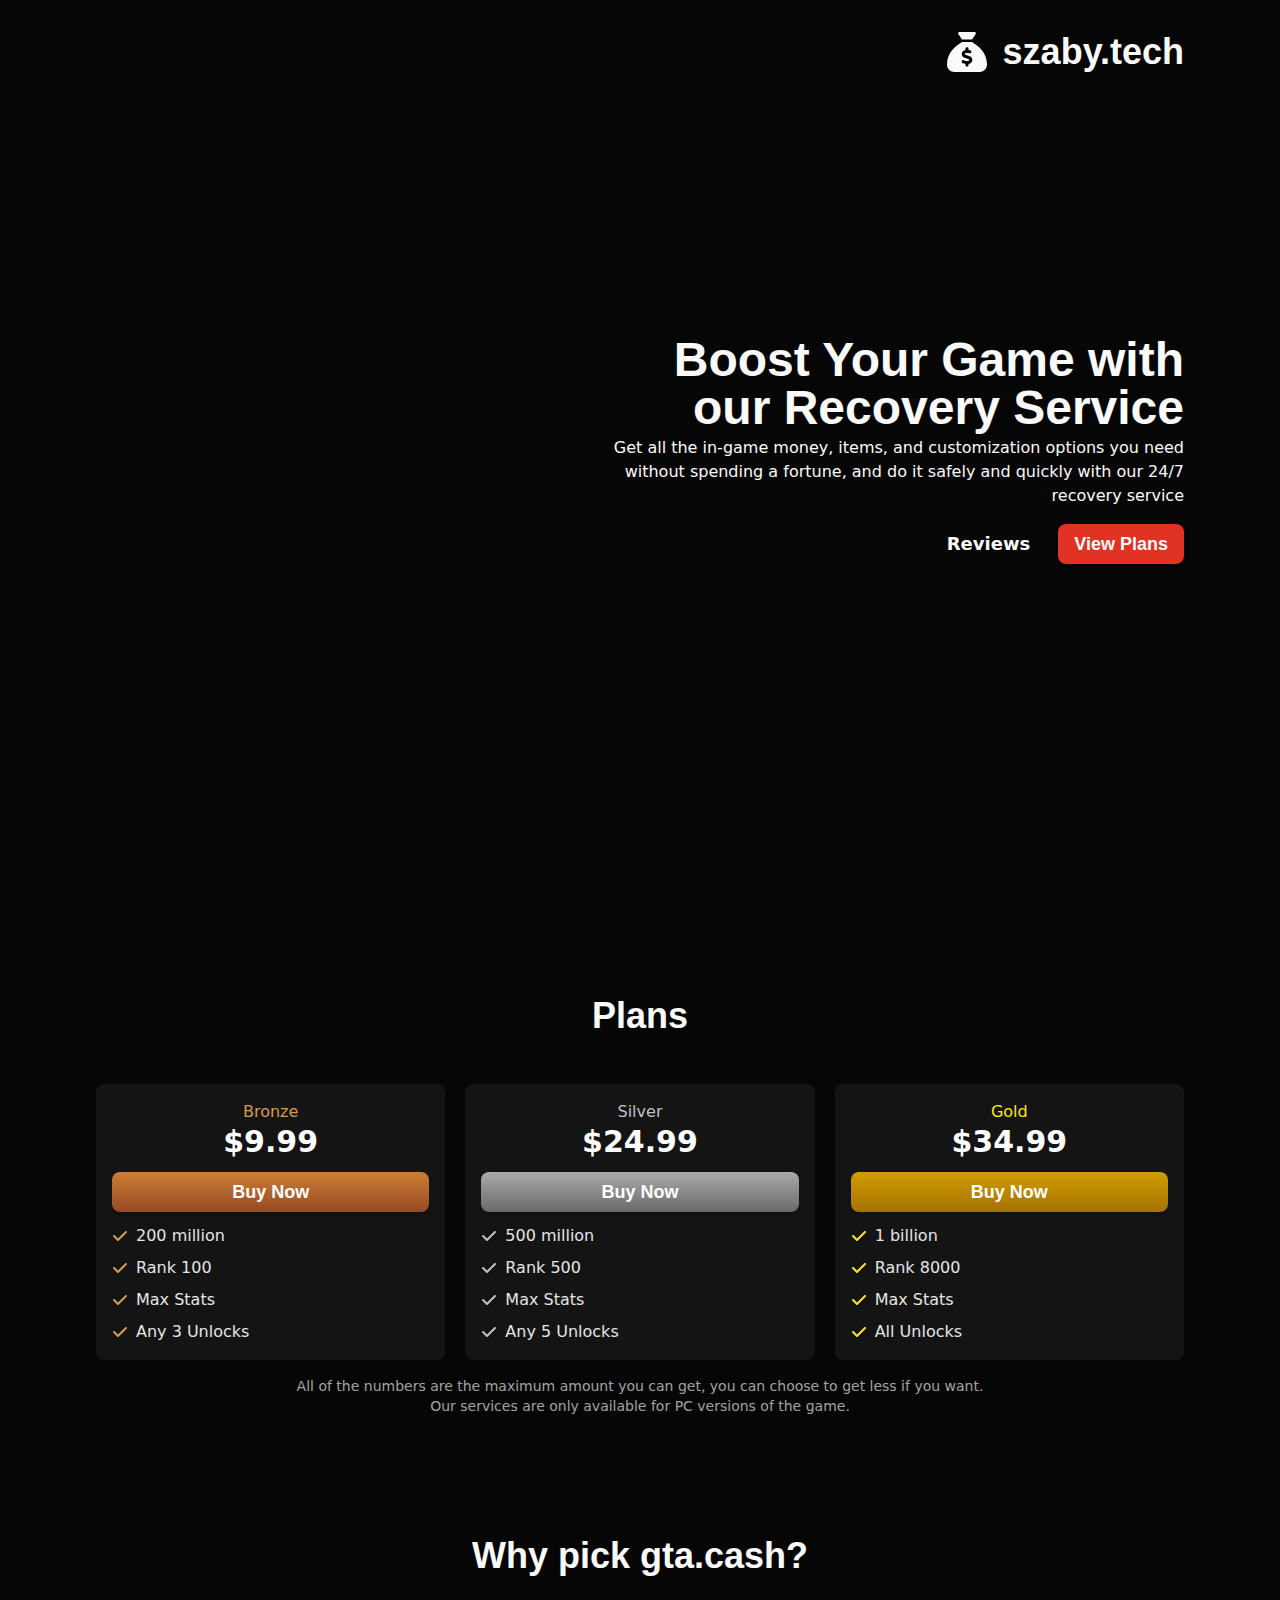
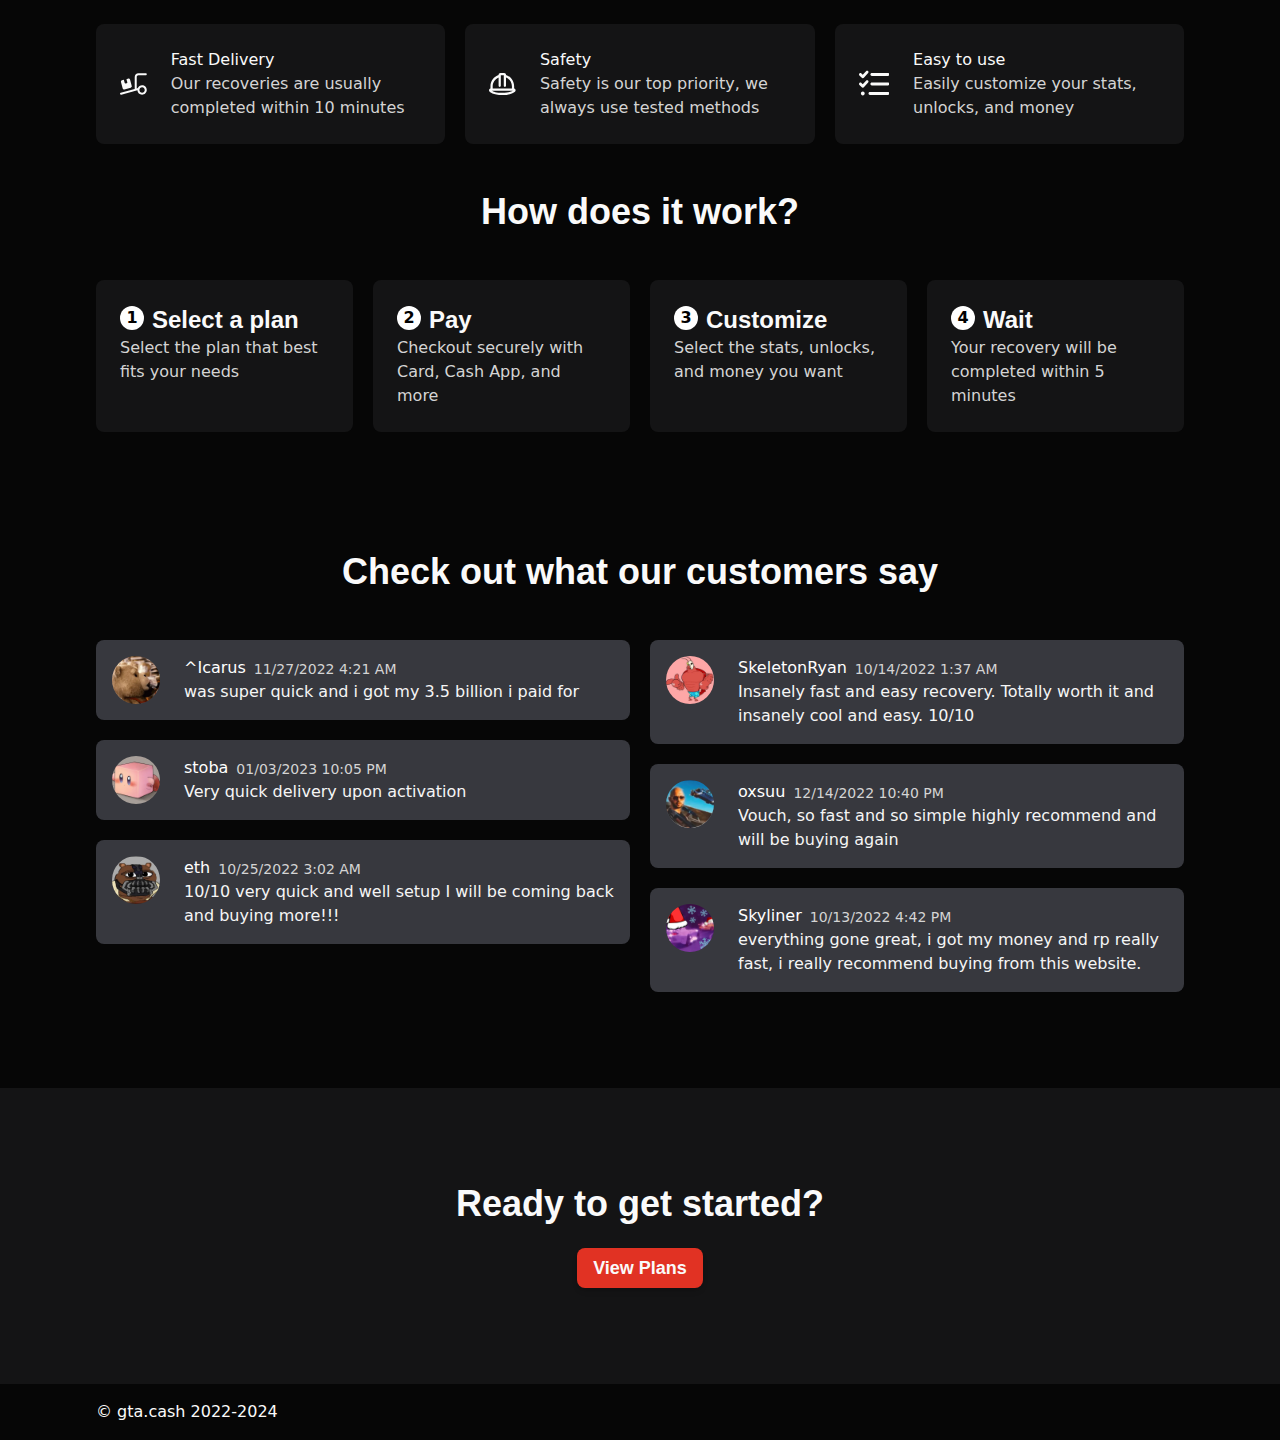
==== commit 11ab9a9a: "Update index.html" ====
--- a/index.html
+++ b/index.html
@@ -1,17 +1,17 @@
 <!doctype html>
 <html lang="en">
 	
-<!-- Mirrored from gta.cash/ by HTTrack Website Copier/3.x [XR&CO'2014], Sun, 29 Sep 2024 10:25:34 GMT -->
+<!-- Mirrored from szaby.tech/ by HTTrack Website Copier/3.x [XR&CO'2014], Sun, 29 Sep 2024 10:25:34 GMT -->
 <head>
 		<meta charset="utf-8" />
 		<link rel="icon" href="favicon.png" />
 		<meta name="viewport" content="width=device-width, initial-scale=1" />
 		
 		<link href="_app/immutable/assets/0.CpYTn2Fd.css" rel="stylesheet">
-		<link href="_app/immutable/assets/3.DNFeJGTK.css" rel="stylesheet"><!--[--><script defer="" src="../a.divinemods.com/script.js" data-website-id="2fe070c3-70cb-4864-8b97-59a2f5b981d2"></script> <link rel="preconnect" href="../fonts.googleapis.com/index.html"> <link rel="preconnect" href="../fonts.gstatic.com/index.html" crossorigin=""> <link href="../fonts.googleapis.com/css24858.css?family=Jost:wght@300;400;600;700;900&amp;display=swap" rel="stylesheet"> <meta name="keywords" content="gaming, in-game money, shark cards, recovery service, RGL, Epic, PC, character customization, item unlocks, K/D ratio, playtime, safe, secure, 24/7"> <meta name="theme-color" content="#ffffff"><!--]--><!--[--><meta name="description" content="Get ahead in your favorite game without spending a fortune on shark cards. Our unique recovery service offers in-game money, item unlocks, character customization, and more."><!--]--><title>gta.cash - the #1 GTA recovery service</title>
+		<link href="_app/immutable/assets/3.DNFeJGTK.css" rel="stylesheet"><!--[--><script defer="" src="../a.divinemods.com/script.js" data-website-id="2fe070c3-70cb-4864-8b97-59a2f5b981d2"></script> <link rel="preconnect" href="../fonts.googleapis.com/index.html"> <link rel="preconnect" href="../fonts.gstatic.com/index.html" crossorigin=""> <link href="../fonts.googleapis.com/css24858.css?family=Jost:wght@300;400;600;700;900&amp;display=swap" rel="stylesheet"> <meta name="keywords" content="gaming, in-game money, shark cards, recovery service, RGL, Epic, PC, character customization, item unlocks, K/D ratio, playtime, safe, secure, 24/7"> <meta name="theme-color" content="#ffffff"><!--]--><!--[--><meta name="description" content="Get ahead in your favorite game without spending a fortune on shark cards. Our unique recovery service offers in-game money, item unlocks, character customization, and more."><!--]--><title>szaby.tech - the #1 GTA recovery service</title>
 	</head>
 	<body data-sveltekit-preload-data="hover">
-		<div style="display: contents"><!--[--><!--[--><!----><div class="fixed inset-x-0 top-3 flex flex-col justify-center items-stretch pointer-events-none z-20"><!--[--><!--]--></div><!----> <!----><!--[!--><!----><div style="--hero-image:url('https://gta.cash/_app/immutable/assets/hero.BJumlbWv.webp')" class="hero-image flex min-h-screen items-center svelte-iye61v"><div class="container absolute inset-x-0 top-8 flex justify-end"><div class="flex items-center gap-4"><svg xmlns="http://www.w3.org/2000/svg" viewBox="0 0 512 512" class="h-10 w-10" fill="currentColor"><path d="M320 96L192 96 144.6 24.9C137.5 14.2 145.1 0 157.9 0L354.1 0c12.8 0 20.4 14.2 13.3 24.9L320 96zM192 128l128 0c3.8 2.5 8.1 5.3 13 8.4C389.7 172.7 512 250.9 512 416c0 53-43 96-96 96L96 512c-53 0-96-43-96-96C0 250.9 122.3 172.7 179 136.4c0 0 0 0 0 0s0 0 0 0c4.8-3.1 9.2-5.9 13-8.4zm84 88c0-11-9-20-20-20s-20 9-20 20l0 14c-7.6 1.7-15.2 4.4-22.2 8.5c-13.9 8.3-25.9 22.8-25.8 43.9c.1 20.3 12 33.1 24.7 40.7c11 6.6 24.7 10.8 35.6 14l1.7 .5c12.6 3.8 21.8 6.8 28 10.7c5.1 3.2 5.8 5.4 5.9 8.2c.1 5-1.8 8-5.9 10.5c-5 3.1-12.9 5-21.4 4.7c-11.1-.4-21.5-3.9-35.1-8.5c-2.3-.8-4.7-1.6-7.2-2.4c-10.5-3.5-21.8 2.2-25.3 12.6s2.2 21.8 12.6 25.3c1.9 .6 4 1.3 6.1 2.1c0 0 0 0 0 0s0 0 0 0c8.3 2.9 17.9 6.2 28.2 8.4l0 14.6c0 11 9 20 20 20s20-9 20-20l0-13.8c8-1.7 16-4.5 23.2-9c14.3-8.9 25.1-24.1 24.8-45c-.3-20.3-11.7-33.4-24.6-41.6c-11.5-7.2-25.9-11.6-37.1-15c0 0 0 0 0 0l-.7-.2c-12.8-3.9-21.9-6.7-28.3-10.5c-5.2-3.1-5.3-4.9-5.3-6.7c0-3.7 1.4-6.5 6.2-9.3c5.4-3.2 13.6-5.1 21.5-5c9.6 .1 20.2 2.2 31.2 5.2c10.7 2.8 21.6-3.5 24.5-14.2s-3.5-21.6-14.2-24.5c-6.5-1.7-13.7-3.4-21.1-4.7l0-13.9z"></path></svg><!----> <h1 class="font-jost text-4xl font-bold">gta.cash</h1></div></div> <div class="container flex justify-end text-center md:text-end"><div class="md:max-w-[70%] lg:max-w-[53%]"><h1 class="font-jost mb-1 text-5xl font-bold">Boost Your Game with our Recovery Service</h1> <p>Get all the in-game money, items, and customization options you need without spending a fortune, and do it
+		<div style="display: contents"><!--[--><!--[--><!----><div class="fixed inset-x-0 top-3 flex flex-col justify-center items-stretch pointer-events-none z-20"><!--[--><!--]--></div><!----> <!----><!--[!--><!----><div style="--hero-image:url('https://szaby.tech/_app/immutable/assets/hero.BJumlbWv.webp')" class="hero-image flex min-h-screen items-center svelte-iye61v"><div class="container absolute inset-x-0 top-8 flex justify-end"><div class="flex items-center gap-4"><svg xmlns="http://www.w3.org/2000/svg" viewBox="0 0 512 512" class="h-10 w-10" fill="currentColor"><path d="M320 96L192 96 144.6 24.9C137.5 14.2 145.1 0 157.9 0L354.1 0c12.8 0 20.4 14.2 13.3 24.9L320 96zM192 128l128 0c3.8 2.5 8.1 5.3 13 8.4C389.7 172.7 512 250.9 512 416c0 53-43 96-96 96L96 512c-53 0-96-43-96-96C0 250.9 122.3 172.7 179 136.4c0 0 0 0 0 0s0 0 0 0c4.8-3.1 9.2-5.9 13-8.4zm84 88c0-11-9-20-20-20s-20 9-20 20l0 14c-7.6 1.7-15.2 4.4-22.2 8.5c-13.9 8.3-25.9 22.8-25.8 43.9c.1 20.3 12 33.1 24.7 40.7c11 6.6 24.7 10.8 35.6 14l1.7 .5c12.6 3.8 21.8 6.8 28 10.7c5.1 3.2 5.8 5.4 5.9 8.2c.1 5-1.8 8-5.9 10.5c-5 3.1-12.9 5-21.4 4.7c-11.1-.4-21.5-3.9-35.1-8.5c-2.3-.8-4.7-1.6-7.2-2.4c-10.5-3.5-21.8 2.2-25.3 12.6s2.2 21.8 12.6 25.3c1.9 .6 4 1.3 6.1 2.1c0 0 0 0 0 0s0 0 0 0c8.3 2.9 17.9 6.2 28.2 8.4l0 14.6c0 11 9 20 20 20s20-9 20-20l0-13.8c8-1.7 16-4.5 23.2-9c14.3-8.9 25.1-24.1 24.8-45c-.3-20.3-11.7-33.4-24.6-41.6c-11.5-7.2-25.9-11.6-37.1-15c0 0 0 0 0 0l-.7-.2c-12.8-3.9-21.9-6.7-28.3-10.5c-5.2-3.1-5.3-4.9-5.3-6.7c0-3.7 1.4-6.5 6.2-9.3c5.4-3.2 13.6-5.1 21.5-5c9.6 .1 20.2 2.2 31.2 5.2c10.7 2.8 21.6-3.5 24.5-14.2s-3.5-21.6-14.2-24.5c-6.5-1.7-13.7-3.4-21.1-4.7l0-13.9z"></path></svg><!----> <h1 class="font-jost text-4xl font-bold">szaby.tech</h1></div></div> <div class="container flex justify-end text-center md:text-end"><div class="md:max-w-[70%] lg:max-w-[53%]"><h1 class="font-jost mb-1 text-5xl font-bold">Boost Your Game with our Recovery Service</h1> <p>Get all the in-game money, items, and customization options you need without spending a fortune, and do it
         safely and quickly with our 24/7 recovery service</p> <div class="mt-4 flex items-center justify-center gap-3 md:justify-end"><a class="hover-grow px-4 py-1.5 text-lg font-semibold" href="#reviews">Reviews</a> <a class="font-jost hover-grow rounded-lg bg-red-500 px-4 py-1.5 text-lg font-bold shadow-md" href="#plans">View Plans</a></div></div></div></div> <section class="container py-24" id="plans"><h2 class="font-jost mb-12 text-center text-4xl font-bold">Plans</h2> <div class="plans grid gap-5 md:grid-cols-3 svelte-iye61v"><!--[--><div class="bg-dark-400 space-y-3 rounded-lg p-4 text-bronze-400 from-bronze-700 to-bronze-500 svelte-iye61v"><div class="text-center svelte-iye61v"><span class="text-bronze-400 svelte-iye61v">Bronze</span> <h3 class="text-3xl font-semibold text-white svelte-iye61v">$9.99</h3></div> <a href="sellers.html" class="font-jost text-white svelte-iye61v">Buy Now</a> <div class="features svelte-iye61v"><div class="svelte-iye61v"><svg xmlns="http://www.w3.org/2000/svg" class="h-4 w-4" viewBox="0 0 448 512" fill="currentColor"><path d="M438.6 105.4c12.5 12.5 12.5 32.8 0 45.3l-256 256c-12.5 12.5-32.8 12.5-45.3 0l-128-128c-12.5-12.5-12.5-32.8 0-45.3s32.8-12.5 45.3 0L160 338.7 393.4 105.4c12.5-12.5 32.8-12.5 45.3 0z"></path></svg><!----> <span class="svelte-iye61v">200 million</span></div> <div class="svelte-iye61v"><svg xmlns="http://www.w3.org/2000/svg" class="h-4 w-4" viewBox="0 0 448 512" fill="currentColor"><path d="M438.6 105.4c12.5 12.5 12.5 32.8 0 45.3l-256 256c-12.5 12.5-32.8 12.5-45.3 0l-128-128c-12.5-12.5-12.5-32.8 0-45.3s32.8-12.5 45.3 0L160 338.7 393.4 105.4c12.5-12.5 32.8-12.5 45.3 0z"></path></svg><!----> <span class="svelte-iye61v">Rank 100</span></div> <!--[--><div class="svelte-iye61v"><svg xmlns="http://www.w3.org/2000/svg" class="h-4 w-4" viewBox="0 0 448 512" fill="currentColor"><path d="M438.6 105.4c12.5 12.5 12.5 32.8 0 45.3l-256 256c-12.5 12.5-32.8 12.5-45.3 0l-128-128c-12.5-12.5-12.5-32.8 0-45.3s32.8-12.5 45.3 0L160 338.7 393.4 105.4c12.5-12.5 32.8-12.5 45.3 0z"></path></svg><!----> <span class="svelte-iye61v">Max Stats</span></div><!--]--> <div class="svelte-iye61v"><svg xmlns="http://www.w3.org/2000/svg" class="h-4 w-4" viewBox="0 0 448 512" fill="currentColor"><path d="M438.6 105.4c12.5 12.5 12.5 32.8 0 45.3l-256 256c-12.5 12.5-32.8 12.5-45.3 0l-128-128c-12.5-12.5-12.5-32.8 0-45.3s32.8-12.5 45.3 0L160 338.7 393.4 105.4c12.5-12.5 32.8-12.5 45.3 0z"></path></svg><!----> <span class="svelte-iye61v"><!--[!-->Any 3 Unlocks<!--]--></span></div></div></div><div class="bg-dark-400 space-y-3 rounded-lg p-4 text-silver-400 from-silver-800 to-silver-500 svelte-iye61v"><div class="text-center svelte-iye61v"><span class="text-silver-400 svelte-iye61v">Silver</span> <h3 class="text-3xl font-semibold text-white svelte-iye61v">$24.99</h3></div> <a href="sellers.html" class="font-jost text-white svelte-iye61v">Buy Now</a> <div class="features svelte-iye61v"><div class="svelte-iye61v"><svg xmlns="http://www.w3.org/2000/svg" class="h-4 w-4" viewBox="0 0 448 512" fill="currentColor"><path d="M438.6 105.4c12.5 12.5 12.5 32.8 0 45.3l-256 256c-12.5 12.5-32.8 12.5-45.3 0l-128-128c-12.5-12.5-12.5-32.8 0-45.3s32.8-12.5 45.3 0L160 338.7 393.4 105.4c12.5-12.5 32.8-12.5 45.3 0z"></path></svg><!----> <span class="svelte-iye61v">500 million</span></div> <div class="svelte-iye61v"><svg xmlns="http://www.w3.org/2000/svg" class="h-4 w-4" viewBox="0 0 448 512" fill="currentColor"><path d="M438.6 105.4c12.5 12.5 12.5 32.8 0 45.3l-256 256c-12.5 12.5-32.8 12.5-45.3 0l-128-128c-12.5-12.5-12.5-32.8 0-45.3s32.8-12.5 45.3 0L160 338.7 393.4 105.4c12.5-12.5 32.8-12.5 45.3 0z"></path></svg><!----> <span class="svelte-iye61v">Rank 500</span></div> <!--[--><div class="svelte-iye61v"><svg xmlns="http://www.w3.org/2000/svg" class="h-4 w-4" viewBox="0 0 448 512" fill="currentColor"><path d="M438.6 105.4c12.5 12.5 12.5 32.8 0 45.3l-256 256c-12.5 12.5-32.8 12.5-45.3 0l-128-128c-12.5-12.5-12.5-32.8 0-45.3s32.8-12.5 45.3 0L160 338.7 393.4 105.4c12.5-12.5 32.8-12.5 45.3 0z"></path></svg><!----> <span class="svelte-iye61v">Max Stats</span></div><!--]--> <div class="svelte-iye61v"><svg xmlns="http://www.w3.org/2000/svg" class="h-4 w-4" viewBox="0 0 448 512" fill="currentColor"><path d="M438.6 105.4c12.5 12.5 12.5 32.8 0 45.3l-256 256c-12.5 12.5-32.8 12.5-45.3 0l-128-128c-12.5-12.5-12.5-32.8 0-45.3s32.8-12.5 45.3 0L160 338.7 393.4 105.4c12.5-12.5 32.8-12.5 45.3 0z"></path></svg><!----> <span class="svelte-iye61v"><!--[!-->Any 5 Unlocks<!--]--></span></div></div></div><div class="bg-dark-400 space-y-3 rounded-lg p-4 text-gold-400 from-gold-700 to-gold-600 svelte-iye61v"><div class="text-center svelte-iye61v"><span class="text-gold-400 svelte-iye61v">Gold</span> <h3 class="text-3xl font-semibold text-white svelte-iye61v">$34.99</h3></div> <a href="sellers.html" class="font-jost text-white svelte-iye61v">Buy Now</a> <div class="features svelte-iye61v"><div class="svelte-iye61v"><svg xmlns="http://www.w3.org/2000/svg" class="h-4 w-4" viewBox="0 0 448 512" fill="currentColor"><path d="M438.6 105.4c12.5 12.5 12.5 32.8 0 45.3l-256 256c-12.5 12.5-32.8 12.5-45.3 0l-128-128c-12.5-12.5-12.5-32.8 0-45.3s32.8-12.5 45.3 0L160 338.7 393.4 105.4c12.5-12.5 32.8-12.5 45.3 0z"></path></svg><!----> <span class="svelte-iye61v">1 billion</span></div> <div class="svelte-iye61v"><svg xmlns="http://www.w3.org/2000/svg" class="h-4 w-4" viewBox="0 0 448 512" fill="currentColor"><path d="M438.6 105.4c12.5 12.5 12.5 32.8 0 45.3l-256 256c-12.5 12.5-32.8 12.5-45.3 0l-128-128c-12.5-12.5-12.5-32.8 0-45.3s32.8-12.5 45.3 0L160 338.7 393.4 105.4c12.5-12.5 32.8-12.5 45.3 0z"></path></svg><!----> <span class="svelte-iye61v">Rank 8000</span></div> <!--[--><div class="svelte-iye61v"><svg xmlns="http://www.w3.org/2000/svg" class="h-4 w-4" viewBox="0 0 448 512" fill="currentColor"><path d="M438.6 105.4c12.5 12.5 12.5 32.8 0 45.3l-256 256c-12.5 12.5-32.8 12.5-45.3 0l-128-128c-12.5-12.5-12.5-32.8 0-45.3s32.8-12.5 45.3 0L160 338.7 393.4 105.4c12.5-12.5 32.8-12.5 45.3 0z"></path></svg><!----> <span class="svelte-iye61v">Max Stats</span></div><!--]--> <div class="svelte-iye61v"><svg xmlns="http://www.w3.org/2000/svg" class="h-4 w-4" viewBox="0 0 448 512" fill="currentColor"><path d="M438.6 105.4c12.5 12.5 12.5 32.8 0 45.3l-256 256c-12.5 12.5-32.8 12.5-45.3 0l-128-128c-12.5-12.5-12.5-32.8 0-45.3s32.8-12.5 45.3 0L160 338.7 393.4 105.4c12.5-12.5 32.8-12.5 45.3 0z"></path></svg><!----> <span class="svelte-iye61v"><!--[-->All Unlocks<!--]--></span></div></div></div><!--]--></div> <p class="mt-4 text-center text-sm text-neutral-400">All of the numbers are the maximum amount you can get, you can choose to get less if you want. <br> Our services are only available for PC versions of the game.</p></section> <section class="container py-6" id="why"><h2 class="font-jost mb-12 text-center text-4xl font-bold">Why pick gta.cash?</h2> <div class="grid gap-5 md:grid-cols-3"><!--[--><div class="bg-dark-400 flex items-center gap-6 rounded-lg p-6"><!----><svg xmlns="http://www.w3.org/2000/svg" viewBox="0 0 640 512" class="h-12 w-12" fill="currentColor"><path d="M352 88C352 39.4 391.4 0 440 0H616C629.3 0 640 10.75 640 24C640 37.25 629.3 48 616 48H440C417.9 48 400 65.91 400 88V360.7L425.7 353.7L426 353.6C443.7 314.9 482.7 288 528 288C589.9 288 640 338.1 640 400C640 461.9 589.9 512 528 512C468.2 512 419.3 465.1 416.2 406L30.31 511.2C17.52 514.6 4.329 507.1 .8443 494.3C-2.64 481.5 4.902 468.3 17.69 464.8L352 373.8V88zM528 336C492.7 336 464 364.7 464 400C464 435.3 492.7 464 528 464C563.3 464 592 435.3 592 400C592 364.7 563.3 336 528 336zM23.11 207.7C18.54 190.6 28.67 173.1 45.74 168.5L92.1 156.1L112.8 233.4C115.1 241.9 123.9 246.1 132.4 244.7L163.3 236.4C171.8 234.1 176.9 225.3 174.6 216.8L153.9 139.5L200.3 127.1C217.4 122.5 234.9 132.7 239.5 149.7L280.9 304.3C285.5 321.4 275.3 338.9 258.3 343.5L103.7 384.9C86.64 389.5 69.1 379.3 64.52 362.3L23.11 207.7z"></path></svg><!----> <div><h3>Fast Delivery</h3> <p class="text-neutral-300">Our recoveries are usually completed within 10 minutes</p></div></div><div class="bg-dark-400 flex items-center gap-6 rounded-lg p-6"><!----><svg xmlns="http://www.w3.org/2000/svg" viewBox="0 0 576 512" class="h-12 w-12" fill="currentColor"><path d="M573.1 376.8C567.2 361.8 553.1 352 537.4 352h6.659V304c0-113.4-73.84-209.3-176-242.9v-5.498C368 33.75 350.3 16
   328.4 16H247.6c-21.81 0-39.57 17.75-39.57 39.56v5.498C105.8 94.67 31.99 190.6 31.99 304V352h6.661c-15.77 0-29.82
   9.75-35.78 24.81c-5.594 14.12-2.844 30.59 6.938 41.84C16.62 426.6 82.34 496 288 496s271.4-69.44 278.1-77.25C575.1
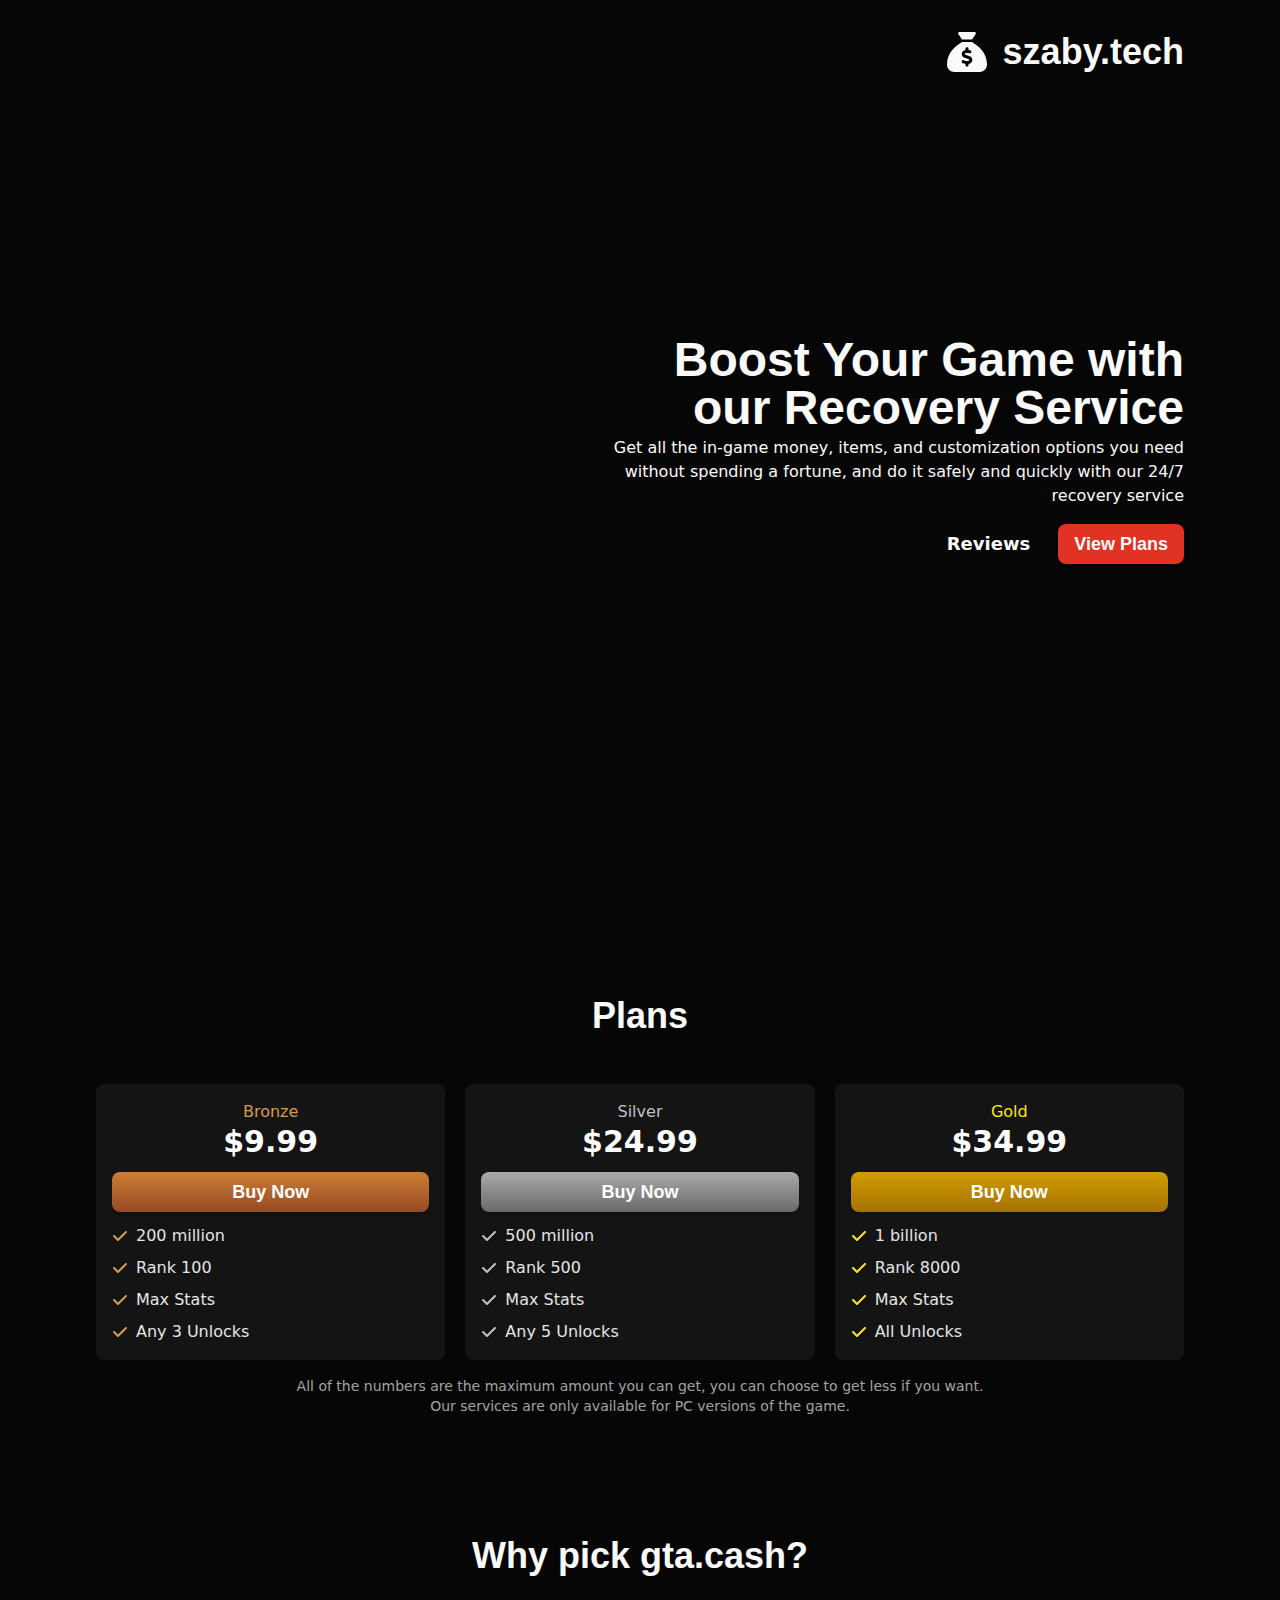
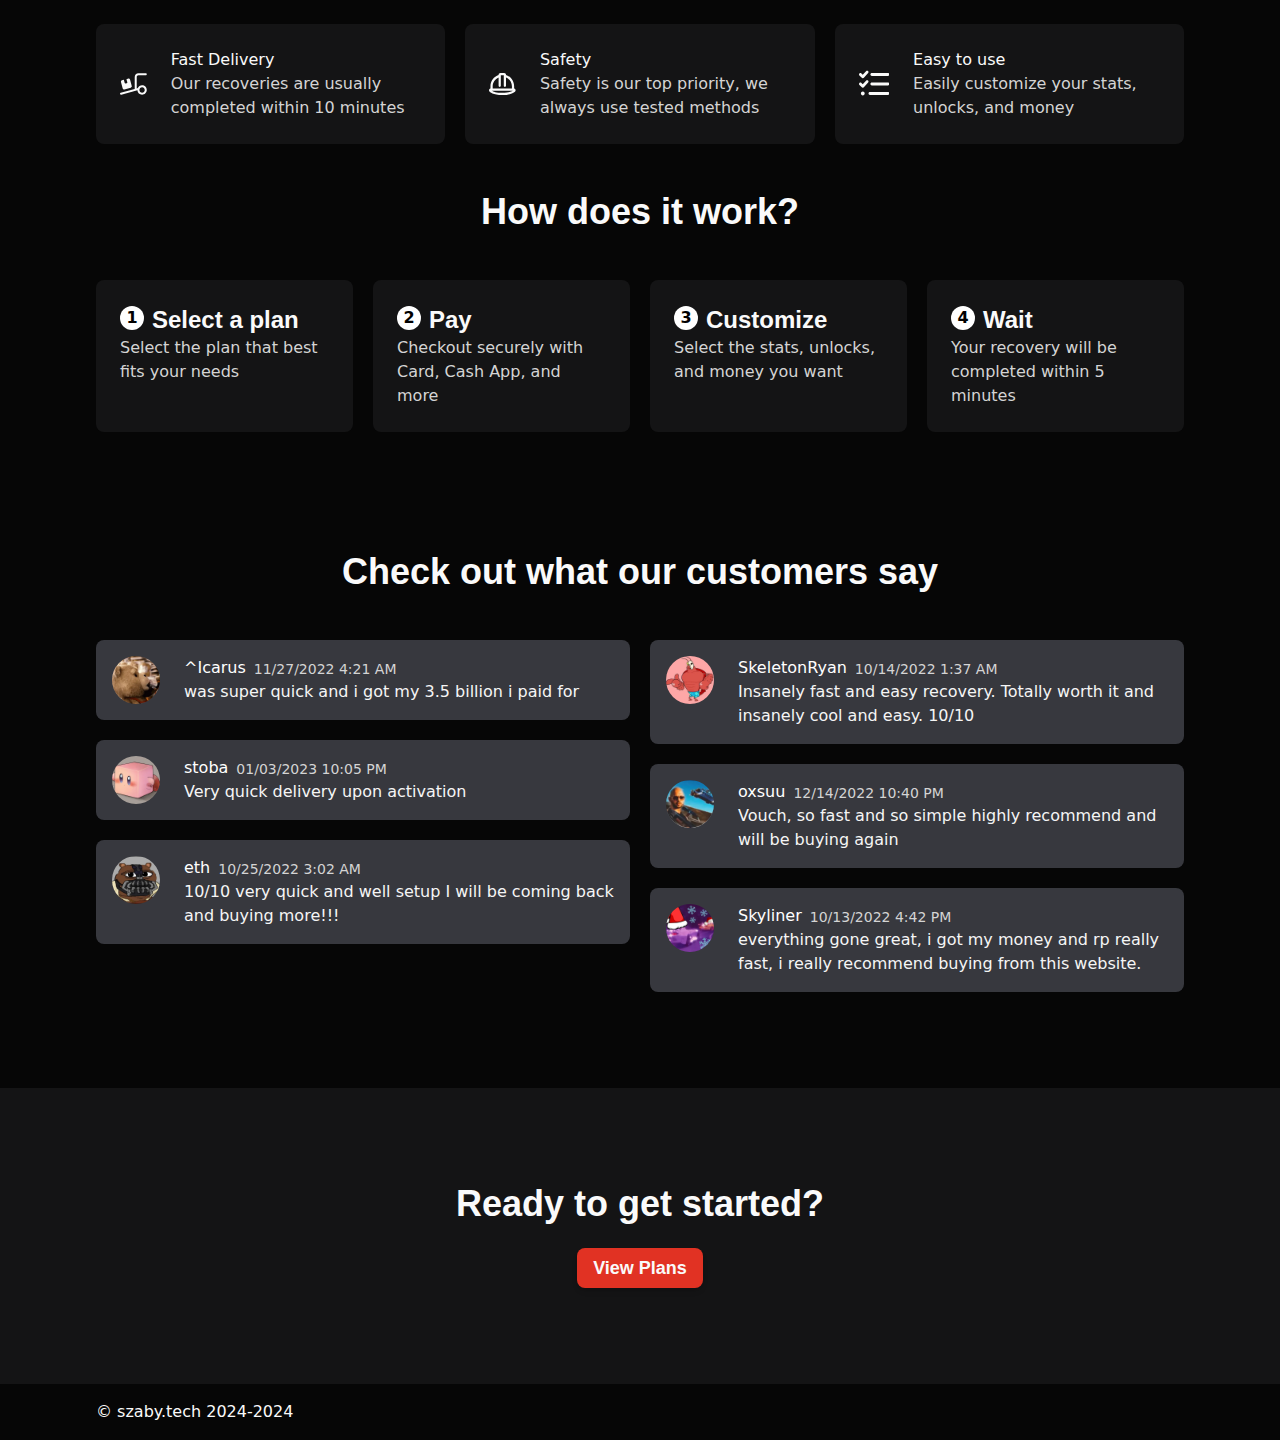
==== commit f263e9e5: "Update index.html" ====
--- a/index.html
+++ b/index.html
@@ -17,7 +17,7 @@
   9.75-35.78 24.81c-5.594 14.12-2.844 30.59 6.938 41.84C16.62 426.6 82.34 496 288 496s271.4-69.44 278.1-77.25C575.1
   407.4 578.7 390.9 573.1 376.8zM79.98 304c0-86.24 53.05-159.8 128-191.2V296c0 13.25 10.75 24 24 24c13.25 0 24-10.75
   24-24V64h64.01v232c0 13.25 10.75 24 24 24c13.25 0 24-10.75 24-24V112.8C442.1 144.2 496 217.8 496
-  304V352H79.98V304zM288 448c-131.2 0-197.6-30.19-225.4-48h450.8C485.6 417.8 419.2 448 288 448z"></path></svg><!----> <div><h3>Safety</h3> <p class="text-neutral-300">Safety is our top priority, we always use tested methods</p></div></div><div class="bg-dark-400 flex items-center gap-6 rounded-lg p-6"><!----><svg xmlns="http://www.w3.org/2000/svg" viewBox="0 0 512 512" class="h-12 w-12" fill="currentColor"><path d="M81.84 152.1C77.43 156.9 71.21 159.8 64.63 159.1C58.05 160.2 51.69 157.6 47.03 152.1L7.029 112.1C-2.343 103.6-2.343 88.4 7.029 79.03C16.4 69.66 31.6 69.66 40.97 79.03L63.08 101.1L118.2 39.94C127 30.09 142.2 29.29 152.1 38.16C161.9 47.03 162.7 62.2 153.8 72.06L81.84 152.1zM81.84 312.1C77.43 316.9 71.21 319.8 64.63 319.1C58.05 320.2 51.69 317.6 47.03 312.1L7.029 272.1C-2.343 263.6-2.343 248.4 7.029 239C16.4 229.7 31.6 229.7 40.97 239L63.08 261.1L118.2 199.9C127 190.1 142.2 189.3 152.1 198.2C161.9 207 162.7 222.2 153.8 232.1L81.84 312.1zM216 120C202.7 120 192 109.3 192 96C192 82.75 202.7 72 216 72H488C501.3 72 512 82.75 512 96C512 109.3 501.3 120 488 120H216zM192 256C192 242.7 202.7 232 216 232H488C501.3 232 512 242.7 512 256C512 269.3 501.3 280 488 280H216C202.7 280 192 269.3 192 256zM160 416C160 402.7 170.7 392 184 392H488C501.3 392 512 402.7 512 416C512 429.3 501.3 440 488 440H184C170.7 440 160 429.3 160 416zM64 448C46.33 448 32 433.7 32 416C32 398.3 46.33 384 64 384C81.67 384 96 398.3 96 416C96 433.7 81.67 448 64 448z"></path></svg><!----> <div><h3>Easy to use</h3> <p class="text-neutral-300">Easily customize your stats, unlocks, and money</p></div></div><!--]--></div></section> <section class="container py-6"><h2 class="font-jost mb-12 text-center text-4xl font-bold">How does it work?</h2> <div class="grid gap-5 md:grid-cols-2 lg:grid-cols-4"><div class="step svelte-iye61v"><div class="svelte-iye61v"><span class="svelte-iye61v">1</span> <h3 class="font-jost svelte-iye61v">Select a plan</h3></div> <p class="svelte-iye61v">Select the plan that best fits your needs</p></div> <div class="step svelte-iye61v"><div class="svelte-iye61v"><span class="svelte-iye61v">2</span> <h3 class="font-jost svelte-iye61v">Pay</h3></div> <p class="svelte-iye61v">Checkout securely with Card, Cash App, and more</p></div> <div class="step svelte-iye61v"><div class="svelte-iye61v"><span class="svelte-iye61v">3</span> <h3 class="font-jost svelte-iye61v">Customize</h3></div> <p class="svelte-iye61v">Select the stats, unlocks, and money you want</p></div> <div class="step svelte-iye61v"><div class="svelte-iye61v"><span class="svelte-iye61v">4</span> <h3 class="font-jost svelte-iye61v">Wait</h3></div> <p class="svelte-iye61v">Your recovery will be completed within 5 minutes</p></div></div></section> <section class="container py-24" id="reviews"><h2 class="font-jost mb-12 text-center text-4xl font-bold">Check out what our customers say</h2> <div class="gap-5 md:columns-2"><!--[--><div class="bg-discord-gray mb-5 flex gap-6 rounded-lg p-4"><img src="_app/immutable/assets/icarus.BS328KbY.webp" alt="Avatar for ^Icarus" class="h-12 w-12 rounded-full"> <div><div class="flex items-end gap-2"><span class="text-white">^Icarus</span> <span class="mb-px text-sm text-neutral-300">11/27/2022 4:21 AM</span></div> <p class="text-neutral-100">was super quick and i got my 3.5 billion i paid for</p></div></div><div class="bg-discord-gray mb-5 flex gap-6 rounded-lg p-4"><img src="[data-uri]" alt="Avatar for stoba" class="h-12 w-12 rounded-full"> <div><div class="flex items-end gap-2"><span class="text-white">stoba</span> <span class="mb-px text-sm text-neutral-300">01/03/2023 10:05 PM</span></div> <p class="text-neutral-100">Very quick delivery upon activation</p></div></div><div class="bg-discord-gray mb-5 flex gap-6 rounded-lg p-4"><img src="_app/immutable/assets/eth.-8IX5ZEV.webp" alt="Avatar for eth" class="h-12 w-12 rounded-full"> <div><div class="flex items-end gap-2"><span class="text-white">eth</span> <span class="mb-px text-sm text-neutral-300">10/25/2022 3:02 AM</span></div> <p class="text-neutral-100">10/10 very quick and well setup I will be coming back and buying more!!!</p></div></div><div class="bg-discord-gray mb-5 flex gap-6 rounded-lg p-4"><img src="_app/immutable/assets/ryan.BHBjTVA0.webp" alt="Avatar for SkeletonRyan" class="h-12 w-12 rounded-full"> <div><div class="flex items-end gap-2"><span class="text-white">SkeletonRyan</span> <span class="mb-px text-sm text-neutral-300">10/14/2022 1:37 AM</span></div> <p class="text-neutral-100">Insanely fast and easy recovery. Totally worth it and insanely cool and easy. 10/10</p></div></div><div class="bg-discord-gray mb-5 flex gap-6 rounded-lg p-4"><img src="_app/immutable/assets/oxsuu.BKcO5j2a.webp" alt="Avatar for oxsuu" class="h-12 w-12 rounded-full"> <div><div class="flex items-end gap-2"><span class="text-white">oxsuu</span> <span class="mb-px text-sm text-neutral-300">12/14/2022 10:40 PM</span></div> <p class="text-neutral-100">Vouch, so fast and so simple highly recommend and will be buying again</p></div></div><div class="bg-discord-gray mb-5 flex gap-6 rounded-lg p-4"><img src="_app/immutable/assets/skyliner.C2H47uAj.webp" alt="Avatar for Skyliner" class="h-12 w-12 rounded-full"> <div><div class="flex items-end gap-2"><span class="text-white">Skyliner</span> <span class="mb-px text-sm text-neutral-300">10/13/2022 4:42 PM</span></div> <p class="text-neutral-100">everything gone great, i got my money and rp really fast, i really recommend buying from this website.</p></div></div><!--]--></div><!----></section> <section class="bg-dark-400 py-24"><h2 class="font-jost mb-6 text-center text-4xl font-bold">Ready to get started?</h2> <div class="flex justify-center"><a class="font-jost hover-grow rounded-lg bg-red-500 px-4 py-1.5 text-lg font-bold shadow-md" href="#plans">View Plans</a></div></section> <footer class="container py-4"><span>© gta.cash 2022-2024</span></footer><!----><!--]--><!----><!----><!--]--> <!--[!--><!--]--><!--]-->
+  304V352H79.98V304zM288 448c-131.2 0-197.6-30.19-225.4-48h450.8C485.6 417.8 419.2 448 288 448z"></path></svg><!----> <div><h3>Safety</h3> <p class="text-neutral-300">Safety is our top priority, we always use tested methods</p></div></div><div class="bg-dark-400 flex items-center gap-6 rounded-lg p-6"><!----><svg xmlns="http://www.w3.org/2000/svg" viewBox="0 0 512 512" class="h-12 w-12" fill="currentColor"><path d="M81.84 152.1C77.43 156.9 71.21 159.8 64.63 159.1C58.05 160.2 51.69 157.6 47.03 152.1L7.029 112.1C-2.343 103.6-2.343 88.4 7.029 79.03C16.4 69.66 31.6 69.66 40.97 79.03L63.08 101.1L118.2 39.94C127 30.09 142.2 29.29 152.1 38.16C161.9 47.03 162.7 62.2 153.8 72.06L81.84 152.1zM81.84 312.1C77.43 316.9 71.21 319.8 64.63 319.1C58.05 320.2 51.69 317.6 47.03 312.1L7.029 272.1C-2.343 263.6-2.343 248.4 7.029 239C16.4 229.7 31.6 229.7 40.97 239L63.08 261.1L118.2 199.9C127 190.1 142.2 189.3 152.1 198.2C161.9 207 162.7 222.2 153.8 232.1L81.84 312.1zM216 120C202.7 120 192 109.3 192 96C192 82.75 202.7 72 216 72H488C501.3 72 512 82.75 512 96C512 109.3 501.3 120 488 120H216zM192 256C192 242.7 202.7 232 216 232H488C501.3 232 512 242.7 512 256C512 269.3 501.3 280 488 280H216C202.7 280 192 269.3 192 256zM160 416C160 402.7 170.7 392 184 392H488C501.3 392 512 402.7 512 416C512 429.3 501.3 440 488 440H184C170.7 440 160 429.3 160 416zM64 448C46.33 448 32 433.7 32 416C32 398.3 46.33 384 64 384C81.67 384 96 398.3 96 416C96 433.7 81.67 448 64 448z"></path></svg><!----> <div><h3>Easy to use</h3> <p class="text-neutral-300">Easily customize your stats, unlocks, and money</p></div></div><!--]--></div></section> <section class="container py-6"><h2 class="font-jost mb-12 text-center text-4xl font-bold">How does it work?</h2> <div class="grid gap-5 md:grid-cols-2 lg:grid-cols-4"><div class="step svelte-iye61v"><div class="svelte-iye61v"><span class="svelte-iye61v">1</span> <h3 class="font-jost svelte-iye61v">Select a plan</h3></div> <p class="svelte-iye61v">Select the plan that best fits your needs</p></div> <div class="step svelte-iye61v"><div class="svelte-iye61v"><span class="svelte-iye61v">2</span> <h3 class="font-jost svelte-iye61v">Pay</h3></div> <p class="svelte-iye61v">Checkout securely with Card, Cash App, and more</p></div> <div class="step svelte-iye61v"><div class="svelte-iye61v"><span class="svelte-iye61v">3</span> <h3 class="font-jost svelte-iye61v">Customize</h3></div> <p class="svelte-iye61v">Select the stats, unlocks, and money you want</p></div> <div class="step svelte-iye61v"><div class="svelte-iye61v"><span class="svelte-iye61v">4</span> <h3 class="font-jost svelte-iye61v">Wait</h3></div> <p class="svelte-iye61v">Your recovery will be completed within 5 minutes</p></div></div></section> <section class="container py-24" id="reviews"><h2 class="font-jost mb-12 text-center text-4xl font-bold">Check out what our customers say</h2> <div class="gap-5 md:columns-2"><!--[--><div class="bg-discord-gray mb-5 flex gap-6 rounded-lg p-4"><img src="_app/immutable/assets/icarus.BS328KbY.webp" alt="Avatar for ^Icarus" class="h-12 w-12 rounded-full"> <div><div class="flex items-end gap-2"><span class="text-white">^Icarus</span> <span class="mb-px text-sm text-neutral-300">11/27/2022 4:21 AM</span></div> <p class="text-neutral-100">was super quick and i got my 3.5 billion i paid for</p></div></div><div class="bg-discord-gray mb-5 flex gap-6 rounded-lg p-4"><img src="[data-uri]" alt="Avatar for stoba" class="h-12 w-12 rounded-full"> <div><div class="flex items-end gap-2"><span class="text-white">stoba</span> <span class="mb-px text-sm text-neutral-300">01/03/2023 10:05 PM</span></div> <p class="text-neutral-100">Very quick delivery upon activation</p></div></div><div class="bg-discord-gray mb-5 flex gap-6 rounded-lg p-4"><img src="_app/immutable/assets/eth.-8IX5ZEV.webp" alt="Avatar for eth" class="h-12 w-12 rounded-full"> <div><div class="flex items-end gap-2"><span class="text-white">eth</span> <span class="mb-px text-sm text-neutral-300">10/25/2022 3:02 AM</span></div> <p class="text-neutral-100">10/10 very quick and well setup I will be coming back and buying more!!!</p></div></div><div class="bg-discord-gray mb-5 flex gap-6 rounded-lg p-4"><img src="_app/immutable/assets/ryan.BHBjTVA0.webp" alt="Avatar for SkeletonRyan" class="h-12 w-12 rounded-full"> <div><div class="flex items-end gap-2"><span class="text-white">SkeletonRyan</span> <span class="mb-px text-sm text-neutral-300">10/14/2022 1:37 AM</span></div> <p class="text-neutral-100">Insanely fast and easy recovery. Totally worth it and insanely cool and easy. 10/10</p></div></div><div class="bg-discord-gray mb-5 flex gap-6 rounded-lg p-4"><img src="_app/immutable/assets/oxsuu.BKcO5j2a.webp" alt="Avatar for oxsuu" class="h-12 w-12 rounded-full"> <div><div class="flex items-end gap-2"><span class="text-white">oxsuu</span> <span class="mb-px text-sm text-neutral-300">12/14/2022 10:40 PM</span></div> <p class="text-neutral-100">Vouch, so fast and so simple highly recommend and will be buying again</p></div></div><div class="bg-discord-gray mb-5 flex gap-6 rounded-lg p-4"><img src="_app/immutable/assets/skyliner.C2H47uAj.webp" alt="Avatar for Skyliner" class="h-12 w-12 rounded-full"> <div><div class="flex items-end gap-2"><span class="text-white">Skyliner</span> <span class="mb-px text-sm text-neutral-300">10/13/2022 4:42 PM</span></div> <p class="text-neutral-100">everything gone great, i got my money and rp really fast, i really recommend buying from this website.</p></div></div><!--]--></div><!----></section> <section class="bg-dark-400 py-24"><h2 class="font-jost mb-6 text-center text-4xl font-bold">Ready to get started?</h2> <div class="flex justify-center"><a class="font-jost hover-grow rounded-lg bg-red-500 px-4 py-1.5 text-lg font-bold shadow-md" href="#plans">View Plans</a></div></section> <footer class="container py-4"><span>© szaby.tech 2024-2024</span></footer><!----><!--]--><!----><!----><!--]--> <!--[!--><!--]--><!--]-->
 			
 			<script>
 				{
@@ -46,5 +46,5 @@
 		</div>
 	</body>
 
-<!-- Mirrored from gta.cash/ by HTTrack Website Copier/3.x [XR&CO'2014], Sun, 29 Sep 2024 10:25:38 GMT -->
+<!-- Mirrored from szaby.tech/ by HTTrack Website Copier/3.x [XR&CO'2014], Sun, 29 Sep 2024 10:25:38 GMT -->
 </html>
